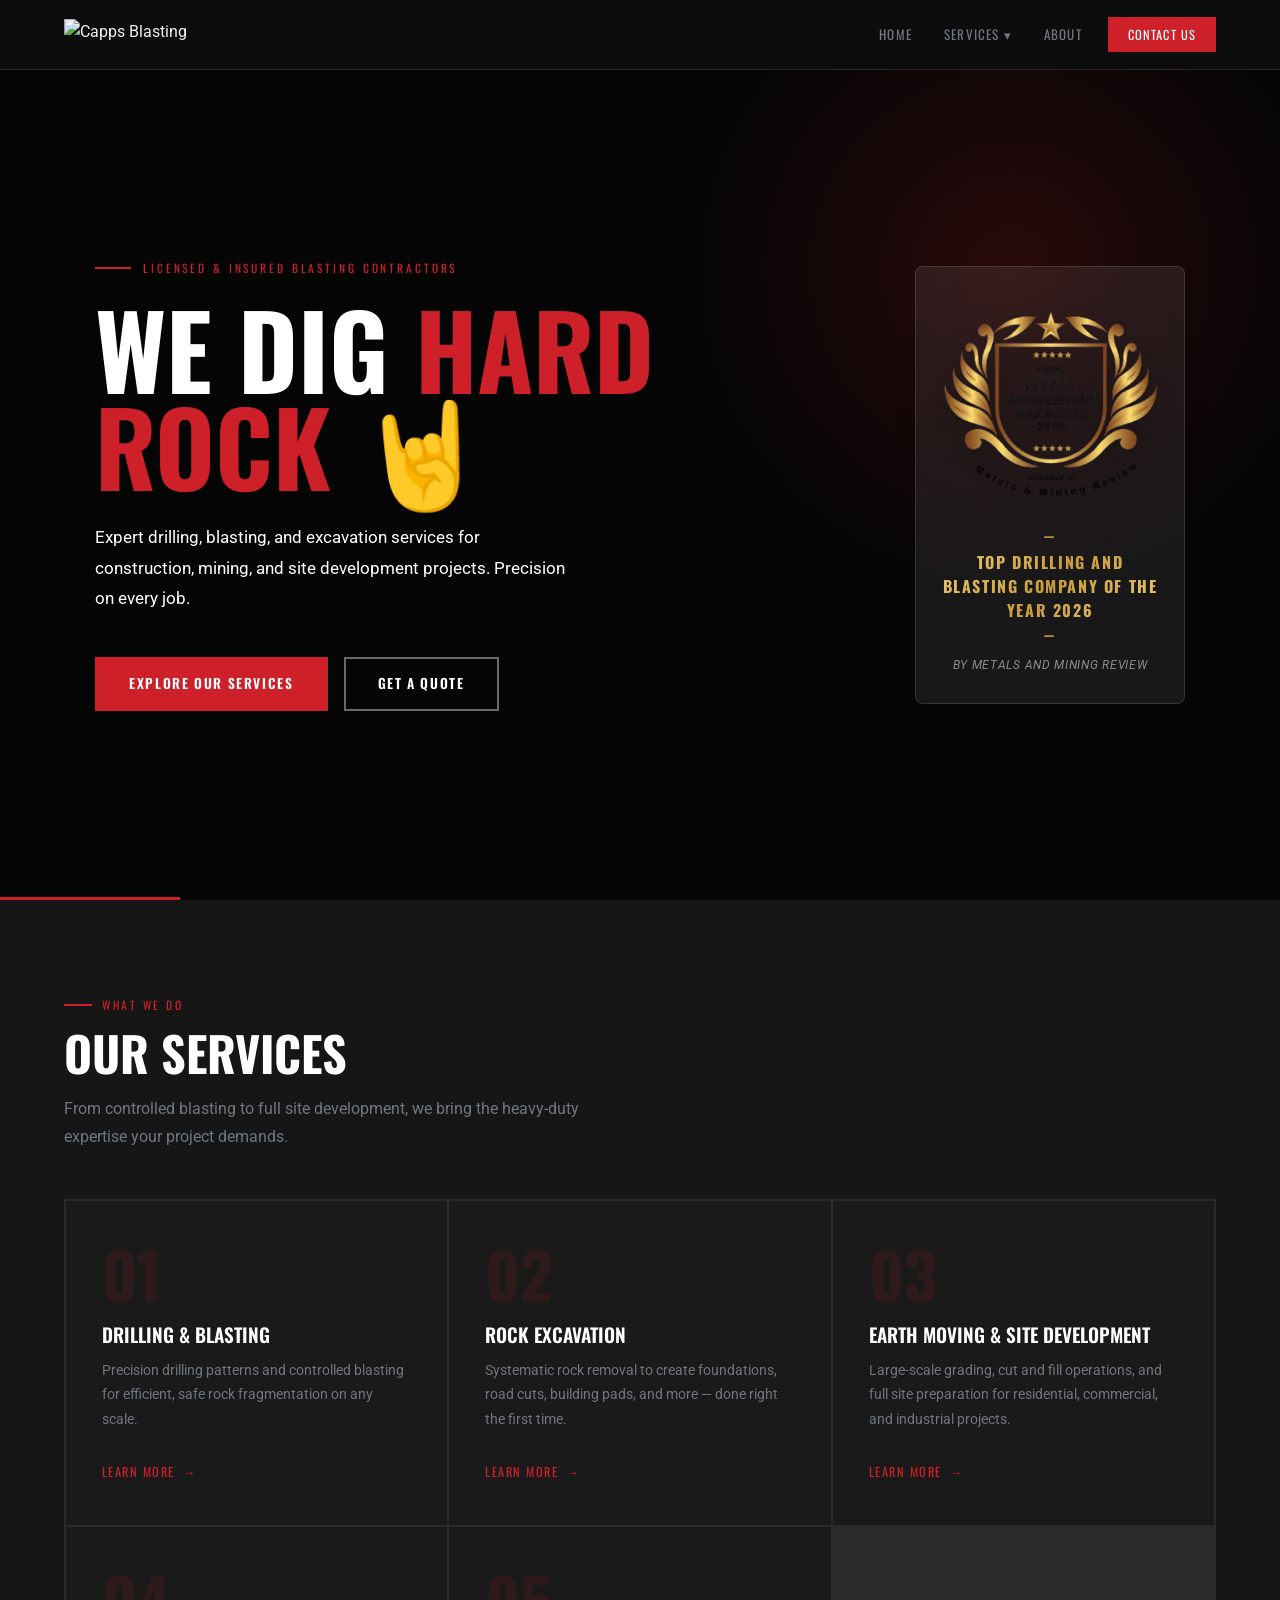
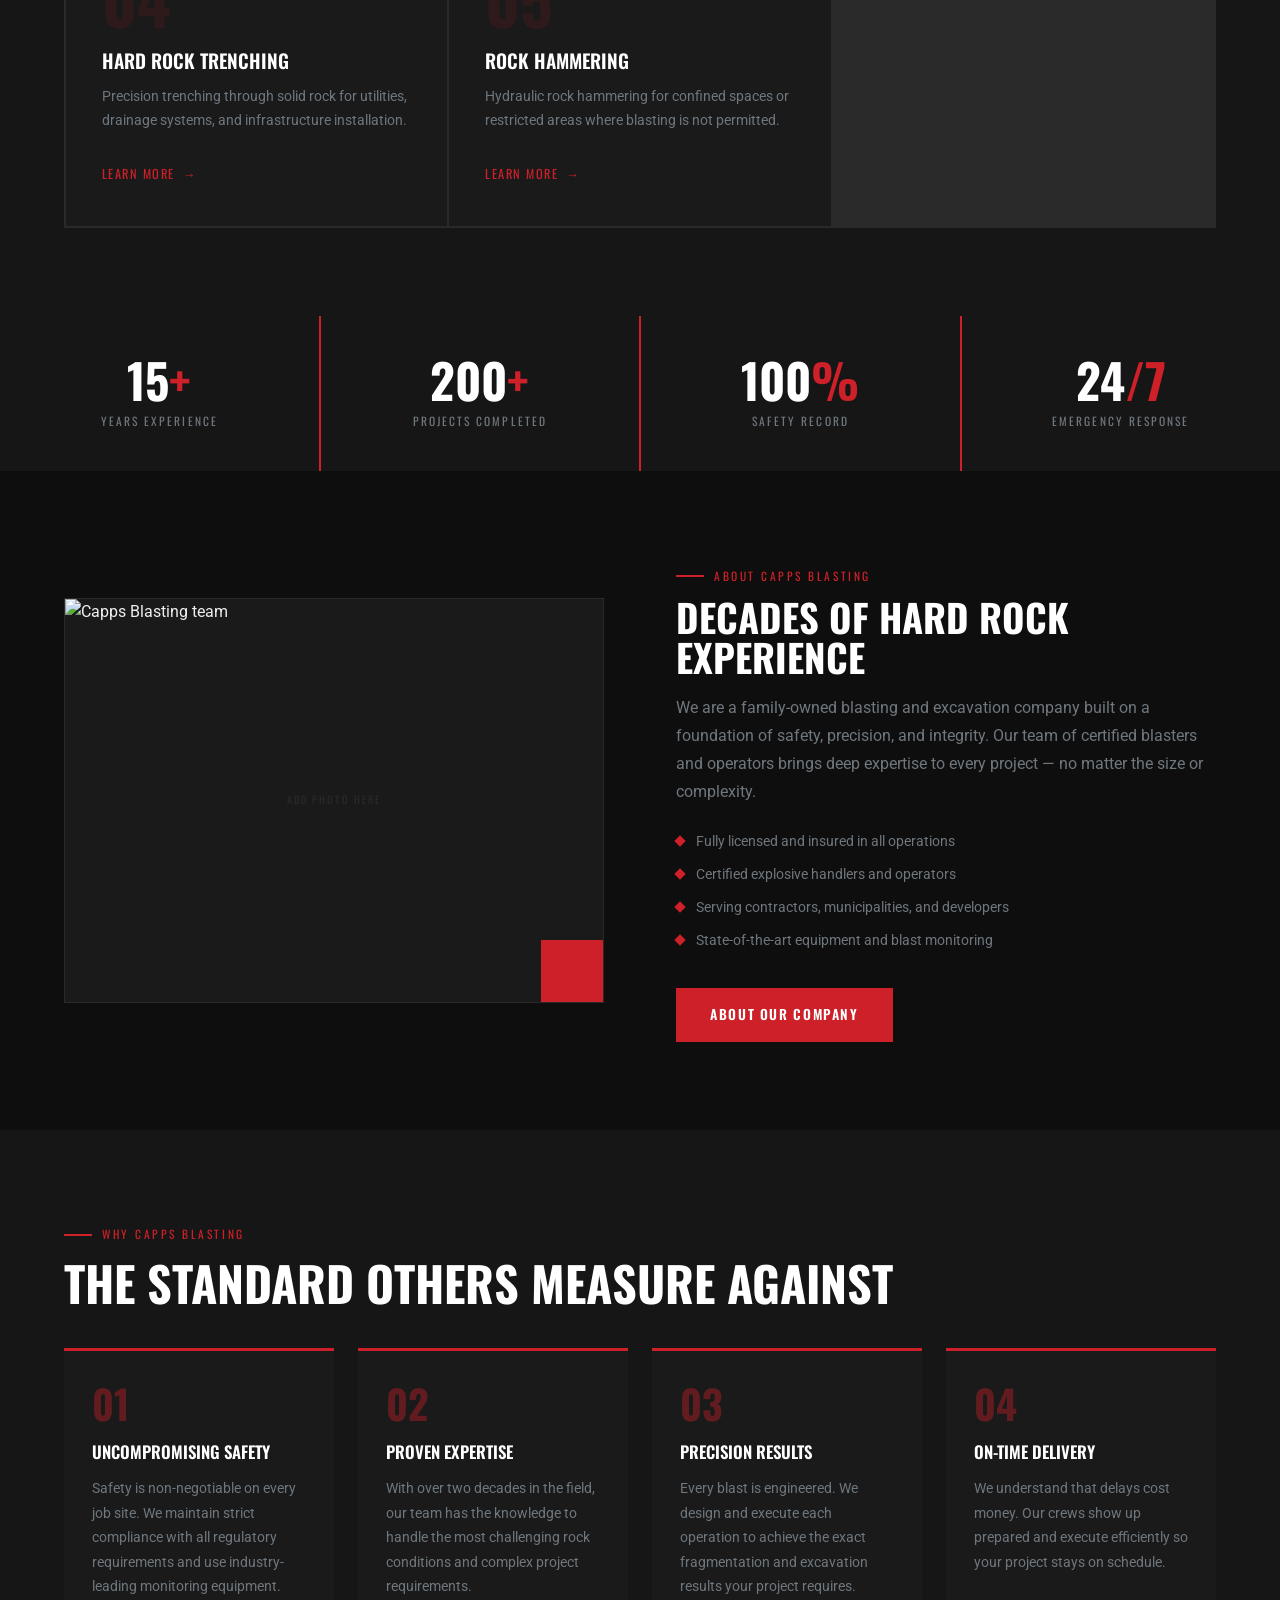
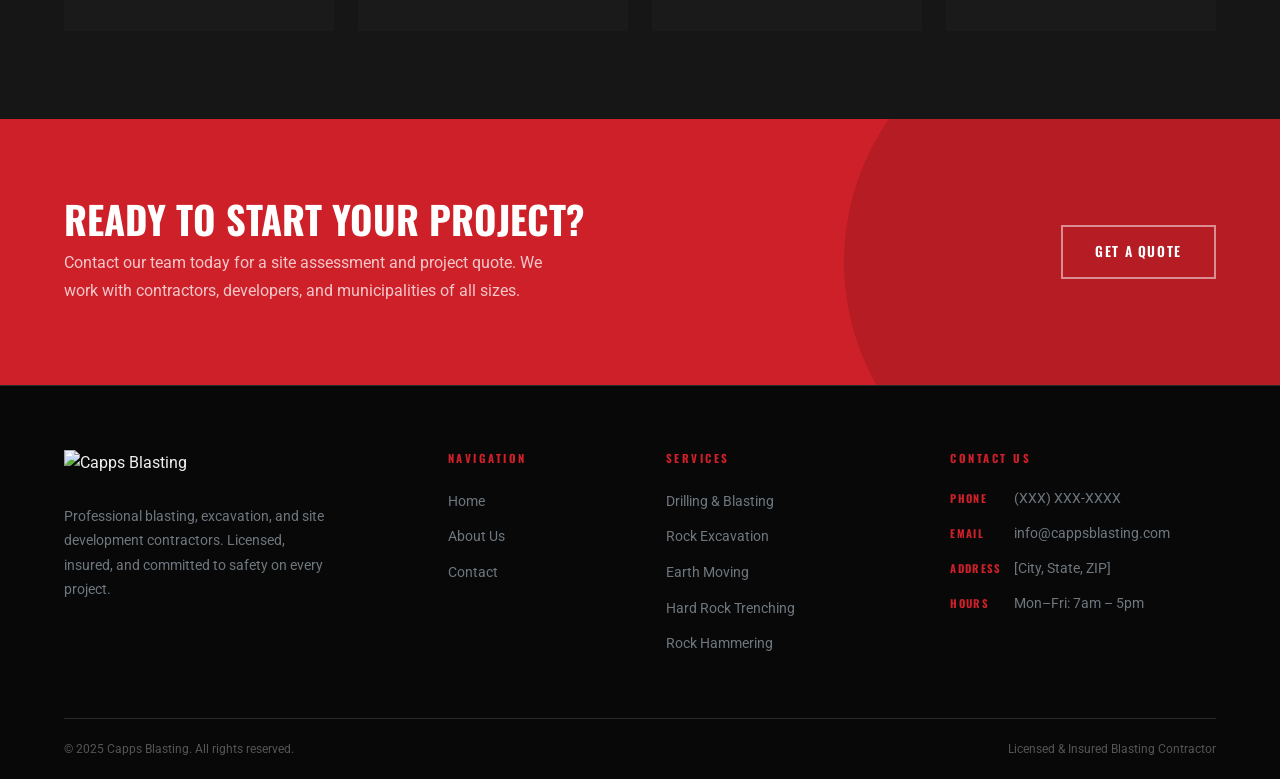
==== index.html @ ad13b072 "Add Metals and Mining Review award badge to hero section Adds animated award badge to the right of t" ====
<!DOCTYPE html>
<html lang="en">
<head>
  <meta charset="UTF-8">
  <meta name="viewport" content="width=device-width, initial-scale=1.0">
  <title>Capps Blasting | Professional Drilling &amp; Blasting Contractors</title>
  <meta name="description" content="Capps Blasting provides professional drilling, blasting, rock excavation, earth moving, and site development services. Licensed and insured contractors.">
  <link rel="preconnect" href="https://fonts.googleapis.com">
  <link rel="preconnect" href="https://fonts.gstatic.com" crossorigin>
  <link href="https://fonts.googleapis.com/css2?family=Oswald:wght@400;500;600;700&family=Roboto:wght@300;400;500&display=swap" rel="stylesheet">
  <link rel="stylesheet" href="css/style.css">
</head>
<body>

  <!-- ══ HEADER ═══════════════════════════════════════════════ -->
  <header class="site-header">
    <div class="container">
      <a href="index.html" class="logo">
          <img src="images/home/logo.png" alt="Capps Blasting">
        </a>
      <button class="nav-toggle" aria-label="Toggle navigation" aria-expanded="false">
        <span></span><span></span><span></span>
      </button>
      <nav class="site-nav">
        <ul>
          <li><a href="index.html">Home</a></li>
          <li class="has-dropdown">
            <a href="#">Services &#9662;</a>
            <ul class="dropdown">
              <li><a href="drilling-and-blasting/">Drilling &amp; Blasting</a></li>
              <li><a href="rock-excavation/">Rock Excavation</a></li>
              <li><a href="earth-moving-and-site-development/">Earth Moving &amp; Site Development</a></li>
              <li><a href="hard-rock-trenching/">Hard Rock Trenching</a></li>
              <li><a href="rock-hammering/">Rock Hammering</a></li>
            </ul>
          </li>
          <li><a href="about/">About</a></li>
          <li><a href="#contact" class="nav-cta">Contact Us</a></li>
        </ul>
      </nav>
    </div>
  </header>

  <main>

    <!-- ══ HERO ══════════════════════════════════════════════ -->
    <section class="hero">
      <div class="container">
        <div class="hero-inner">
          <div class="hero-content">
            <p class="hero-eyebrow">Licensed &amp; Insured Blasting Contractors</p>
            <h1 class="hero-title">We Dig <span>Hard Rock</span> 🤘</h1>
            <p class="hero-subtitle">Expert drilling, blasting, and excavation services for construction, mining, and site development projects. Precision on every job.</p>
            <div class="hero-actions">
              <a href="#services" class="btn btn--primary">Explore Our Services</a>
              <a href="#contact" class="btn btn--outline">Get a Quote</a>
            </div>
          </div>
          <div class="hero-award">
            <img src="images/home/badge.png" alt="Top Drilling and Blasting Company of the Year 2026">
            <p class="hero-award-title">Top Drilling and Blasting Company of the Year 2026</p>
            <p class="hero-award-source">By Metals and Mining Review</p>
          </div>
        </div>
      </div>
      <div class="hero-bar"></div>
    </section>

    <!-- ══ SERVICES ══════════════════════════════════════════ -->
    <section class="section section--alt" id="services">
      <div class="container">
        <span class="section-label">What We Do</span>
        <h2 class="section-title">Our Services</h2>
        <p class="section-subtitle">From controlled blasting to full site development, we bring the heavy-duty expertise your project demands.</p>

        <div class="services-grid" style="margin-top: 48px;">

          <div class="service-card">
            <div class="service-card-num">01</div>
            <h3 class="service-card-title">Drilling &amp; Blasting</h3>
            <p class="service-card-text">Precision drilling patterns and controlled blasting for efficient, safe rock fragmentation on any scale.</p>
            <a href="drilling-and-blasting/" class="service-card-link">Learn More</a>
          </div>

          <div class="service-card">
            <div class="service-card-num">02</div>
            <h3 class="service-card-title">Rock Excavation</h3>
            <p class="service-card-text">Systematic rock removal to create foundations, road cuts, building pads, and more — done right the first time.</p>
            <a href="rock-excavation/" class="service-card-link">Learn More</a>
          </div>

          <div class="service-card">
            <div class="service-card-num">03</div>
            <h3 class="service-card-title">Earth Moving &amp; Site Development</h3>
            <p class="service-card-text">Large-scale grading, cut and fill operations, and full site preparation for residential, commercial, and industrial projects.</p>
            <a href="earth-moving-and-site-development/" class="service-card-link">Learn More</a>
          </div>

          <div class="service-card">
            <div class="service-card-num">04</div>
            <h3 class="service-card-title">Hard Rock Trenching</h3>
            <p class="service-card-text">Precision trenching through solid rock for utilities, drainage systems, and infrastructure installation.</p>
            <a href="hard-rock-trenching/" class="service-card-link">Learn More</a>
          </div>

          <div class="service-card">
            <div class="service-card-num">05</div>
            <h3 class="service-card-title">Rock Hammering</h3>
            <p class="service-card-text">Hydraulic rock hammering for confined spaces or restricted areas where blasting is not permitted.</p>
            <a href="rock-hammering/" class="service-card-link">Learn More</a>
          </div>

        </div>
      </div>
    </section>

    <!-- ══ STATS ══════════════════════════════════════════════ -->
    <div class="stats-row">
      <div class="stat-item">
        <div class="stat-number">15<em>+</em></div>
        <div class="stat-label">Years Experience</div>
      </div>
      <div class="stat-item">
        <div class="stat-number">200<em>+</em></div>
        <div class="stat-label">Projects Completed</div>
      </div>
      <div class="stat-item">
        <div class="stat-number">100<em>%</em></div>
        <div class="stat-label">Safety Record</div>
      </div>
      <div class="stat-item">
        <div class="stat-number">24<em>/7</em></div>
        <div class="stat-label">Emergency Response</div>
      </div>
    </div>

    <!-- ══ ABOUT TEASER ═══════════════════════════════════════ -->
    <section class="section">
      <div class="container">
        <div class="two-col">
          <div class="img-block">
            <img src="images/about/team.jpg" alt="Capps Blasting team">
            <div class="img-block-accent"></div>
          </div>
          <div class="col-body">
            <span class="section-label">About Capps Blasting</span>
            <h2 class="section-title">Decades of Hard Rock Experience</h2>
            <p class="section-subtitle">We are a family-owned blasting and excavation company built on a foundation of safety, precision, and integrity. Our team of certified blasters and operators brings deep expertise to every project — no matter the size or complexity.</p>
            <ul class="check-list" style="margin-bottom: 36px;">
              <li>Fully licensed and insured in all operations</li>
              <li>Certified explosive handlers and operators</li>
              <li>Serving contractors, municipalities, and developers</li>
              <li>State-of-the-art equipment and blast monitoring</li>
            </ul>
            <a href="about/" class="btn btn--primary">About Our Company</a>
          </div>
        </div>
      </div>
    </section>

    <!-- ══ WHY CHOOSE US ══════════════════════════════════════ -->
    <section class="section section--alt">
      <div class="container">
        <span class="section-label">Why Capps Blasting</span>
        <h2 class="section-title">The Standard Others Measure Against</h2>

        <div class="values-grid" style="margin-top: 40px;">
          <div class="value-card">
            <div class="value-num">01</div>
            <h3 class="value-title">Uncompromising Safety</h3>
            <p class="value-text">Safety is non-negotiable on every job site. We maintain strict compliance with all regulatory requirements and use industry-leading monitoring equipment.</p>
          </div>
          <div class="value-card">
            <div class="value-num">02</div>
            <h3 class="value-title">Proven Expertise</h3>
            <p class="value-text">With over two decades in the field, our team has the knowledge to handle the most challenging rock conditions and complex project requirements.</p>
          </div>
          <div class="value-card">
            <div class="value-num">03</div>
            <h3 class="value-title">Precision Results</h3>
            <p class="value-text">Every blast is engineered. We design and execute each operation to achieve the exact fragmentation and excavation results your project requires.</p>
          </div>
          <div class="value-card">
            <div class="value-num">04</div>
            <h3 class="value-title">On-Time Delivery</h3>
            <p class="value-text">We understand that delays cost money. Our crews show up prepared and execute efficiently so your project stays on schedule.</p>
          </div>
        </div>
      </div>
    </section>

    <!-- ══ CTA ════════════════════════════════════════════════ -->
    <section class="cta-section" id="contact-cta">
      <div class="container">
        <div class="cta-inner">
          <div>
            <h2 class="section-title">Ready to Start Your Project?</h2>
            <p class="section-subtitle">Contact our team today for a site assessment and project quote. We work with contractors, developers, and municipalities of all sizes.</p>
          </div>
          <div class="cta-actions">
            <a href="#contact" class="btn btn--outline">Get a Quote</a>
          </div>
        </div>
      </div>
    </section>

  </main>

  <!-- ══ FOOTER ════════════════════════════════════════════════ -->
  <footer class="site-footer" id="contact">
    <div class="container">
      <div class="footer-grid">
        <div class="footer-brand">
          <a href="index.html" class="logo">
          <img src="images/home/logo.png" alt="Capps Blasting">
        </a>
          <p>Professional blasting, excavation, and site development contractors. Licensed, insured, and committed to safety on every project.</p>
        </div>
        <div class="footer-col">
          <h4 class="footer-col-title">Navigation</h4>
          <ul>
            <li><a href="index.html">Home</a></li>
            <li><a href="about/">About Us</a></li>
            <li><a href="#contact">Contact</a></li>
          </ul>
        </div>
        <div class="footer-col">
          <h4 class="footer-col-title">Services</h4>
          <ul>
            <li><a href="drilling-and-blasting/">Drilling &amp; Blasting</a></li>
            <li><a href="rock-excavation/">Rock Excavation</a></li>
            <li><a href="earth-moving-and-site-development/">Earth Moving</a></li>
            <li><a href="hard-rock-trenching/">Hard Rock Trenching</a></li>
            <li><a href="rock-hammering/">Rock Hammering</a></li>
          </ul>
        </div>
        <div class="footer-col">
          <h4 class="footer-col-title">Contact Us</h4>
          <div class="footer-contact-item">
            <strong>Phone</strong>
            <span>(XXX) XXX-XXXX</span>
          </div>
          <div class="footer-contact-item">
            <strong>Email</strong>
            <span>info@cappsblasting.com</span>
          </div>
          <div class="footer-contact-item">
            <strong>Address</strong>
            <span>[City, State, ZIP]</span>
          </div>
          <div class="footer-contact-item">
            <strong>Hours</strong>
            <span>Mon&ndash;Fri: 7am &ndash; 5pm</span>
          </div>
        </div>
      </div>
      <div class="footer-bottom">
        <p>&copy; 2025 Capps Blasting. All rights reserved.</p>
        <p>Licensed &amp; Insured Blasting Contractor</p>
      </div>
    </div>
  </footer>

  <script src="js/main.js"></script>
</body>
</html>
---- css/style.css ----
/* ============================================================
   Capps Blasting — style.css
   ============================================================ */

@import url('https://fonts.googleapis.com/css2?family=Oswald:wght@400;500;600;700&family=Roboto:wght@300;400;500&display=swap');

/* ── DESIGN TOKENS ─────────────────────────────────────────── */
:root {
  --bg:          #0E0E0E;
  --bg-alt:      #161616;
  --bg-card:     #1A1A1A;
  --accent:      #CE2029;
  --accent-dark: #A5181F;
  --text:        #EFEFEF;
  --text-muted:  #6f777e;
  --border:      #2A2A2A;
  --white:       #FFFFFF;

  --font-head: 'Oswald', sans-serif;
  --font-body: 'Roboto', sans-serif;

  --container: 1200px;
  --header-h:  70px;
  --ease:      0.2s ease;
}

/* ── RESET ─────────────────────────────────────────────────── */
*, *::before, *::after { box-sizing: border-box; margin: 0; padding: 0; }
html  { scroll-behavior: smooth; font-size: 16px; }
body  {
  font-family: var(--font-body);
  background: var(--bg);
  color: var(--text);
  line-height: 1.6;
  -webkit-font-smoothing: antialiased;
}
img { max-width: 100%; display: block; }
a   { color: inherit; text-decoration: none; }
ul  { list-style: none; }

/* ── UTILITIES ─────────────────────────────────────────────── */
.container {
  max-width: var(--container);
  margin: 0 auto;
  padding: 0 24px;
}

.section       { padding: 88px 0; }
.section--alt  { background: var(--bg-alt); }
.section--dark { background: #0A0A0A; }

.section-label {
  display: inline-flex;
  align-items: center;
  gap: 10px;
  font-family: var(--font-head);
  font-size: 0.72rem;
  letter-spacing: 0.22em;
  text-transform: uppercase;
  color: var(--accent);
  margin-bottom: 14px;
}
.section-label::before {
  content: '';
  display: block;
  width: 28px;
  height: 2px;
  background: var(--accent);
  flex-shrink: 0;
}

.section-title {
  font-family: var(--font-head);
  font-size: clamp(2rem, 4vw, 3rem);
  font-weight: 700;
  text-transform: uppercase;
  line-height: 1.05;
  color: var(--white);
  margin-bottom: 16px;
}

.section-subtitle {
  font-size: 1rem;
  color: var(--text-muted);
  max-width: 560px;
  line-height: 1.75;
}

/* ── BUTTONS ───────────────────────────────────────────────── */
.btn {
  display: inline-block;
  font-family: var(--font-head);
  font-weight: 600;
  font-size: 0.85rem;
  letter-spacing: 0.12em;
  text-transform: uppercase;
  padding: 14px 32px;
  border: 2px solid transparent;
  cursor: pointer;
  transition: all var(--ease);
  white-space: nowrap;
}
.btn--primary {
  background: var(--accent);
  color: var(--white);
  border-color: var(--accent);
}
.btn--primary:hover {
  background: var(--accent-dark);
  border-color: var(--accent-dark);
}
.btn--outline {
  background: transparent;
  color: var(--white);
  border-color: rgba(255,255,255,0.4);
}
.btn--outline:hover {
  border-color: var(--white);
  background: var(--white);
  color: var(--bg);
}
.btn--outline-accent {
  background: transparent;
  color: var(--accent);
  border-color: var(--accent);
}
.btn--outline-accent:hover {
  background: var(--accent);
  color: var(--white);
}

/* ── HEADER / NAV ──────────────────────────────────────────── */
.site-header {
  position: fixed;
  top: 0; left: 0; right: 0;
  z-index: 200;
  height: var(--header-h);
  background: rgba(14, 14, 14, 0.97);
  backdrop-filter: blur(10px);
  border-bottom: 1px solid var(--border);
}
.site-header .container {
  display: flex;
  align-items: center;
  justify-content: space-between;
  height: 100%;
}

/* Logo */
.logo {
  display: flex;
  align-items: center;
  flex-shrink: 0;
}
.logo img {
  height: 32px;
  width: auto;
  display: block;
}
.site-footer .logo img {
  height: 36px;
}

/* Nav links */
.site-nav > ul {
  display: flex;
  align-items: center;
  gap: 4px;
}
.site-nav > ul > li > a {
  font-family: var(--font-head);
  font-size: 0.82rem;
  letter-spacing: 0.09em;
  text-transform: uppercase;
  color: var(--text-muted);
  padding: 8px 14px;
  transition: color var(--ease);
  display: block;
}
.site-nav > ul > li > a:hover,
.site-nav > ul > li > a.active { color: var(--white); }

/* Services dropdown */
.has-dropdown { position: relative; }
.dropdown {
  position: absolute;
  top: calc(100% + 1px);
  left: 0;
  min-width: 270px;
  background: var(--bg-card);
  border: 1px solid var(--border);
  border-top: 2px solid var(--accent);
  opacity: 0;
  visibility: hidden;
  transform: translateY(6px);
  transition: all var(--ease);
  z-index: 300;
}
.has-dropdown:hover .dropdown {
  opacity: 1;
  visibility: visible;
  transform: translateY(0);
}
.dropdown li a {
  display: block;
  padding: 11px 20px;
  font-size: 0.82rem;
  color: var(--text-muted);
  border-bottom: 1px solid var(--border);
  transition: all var(--ease);
}
.dropdown li:last-child a { border-bottom: none; }
.dropdown li a:hover {
  color: var(--accent);
  background: rgba(206,32,41,0.06);
  padding-left: 26px;
}

/* Nav CTA button */
.nav-cta {
  background: var(--accent) !important;
  color: var(--white) !important;
  padding: 8px 20px !important;
  letter-spacing: 0.1em;
  margin-left: 8px;
  font-family: var(--font-head);
  font-size: 0.78rem !important;
  text-transform: uppercase;
}
.nav-cta:hover { background: var(--accent-dark) !important; color: var(--white) !important; }

/* Hamburger */
.nav-toggle {
  display: none;
  flex-direction: column;
  justify-content: center;
  gap: 5px;
  background: none;
  border: none;
  cursor: pointer;
  padding: 4px;
  z-index: 400;
}
.nav-toggle span {
  display: block;
  width: 24px;
  height: 2px;
  background: var(--white);
  transition: all 0.25s ease;
  transform-origin: center;
}
.nav-toggle.open span:nth-child(1) { transform: translateY(7px) rotate(45deg); }
.nav-toggle.open span:nth-child(2) { opacity: 0; transform: scaleX(0); }
.nav-toggle.open span:nth-child(3) { transform: translateY(-7px) rotate(-45deg); }

/* ── HERO TITLE LETTER ANIMATION ──────────────────────────── */
.hero-title .char {
  display: inline-block;
  white-space: pre;
  opacity: 0;
  animation: charFadeIn 0.5s ease forwards;
}
.hero-title .char--accent { color: var(--accent); }

@keyframes charFadeIn {
  from {
    opacity: 0;
    transform: translateY(14px);
  }
  to {
    opacity: 1;
    transform: translateY(0);
  }
}

/* ── HERO (homepage) ───────────────────────────────────────── */
.hero {
  min-height: 100vh;
  display: flex;
  align-items: center;
  padding-top: var(--header-h);
  background: url('../images/home/home-header.jpg') center center / cover no-repeat;
  position: relative;
  overflow: hidden;
}
/* Dark overlay — starts fully black then fades to reveal background image */
.hero::before {
  content: '';
  position: absolute;
  inset: 0;
  background-color: rgba(0, 0, 0, 0.62);
  animation: heroReveal 1.6s ease forwards;
  pointer-events: none;
}

@keyframes heroReveal {
  from { background-color: #0E0E0E; }
  to   { background-color: rgba(0, 0, 0, 0.62); }
}
/* Orange radial glow */
.hero::after {
  content: '';
  position: absolute;
  top: -80px; right: -80px;
  width: 700px; height: 700px;
  background: radial-gradient(circle, rgba(206,32,41,0.18) 0%, transparent 65%);
  pointer-events: none;
}
.hero-inner {
  position: relative;
  z-index: 1;
  padding: 80px 0;
  display: flex;
  align-items: center;
  gap: 60px;
}
.hero-eyebrow {
  font-family: var(--font-head);
  font-size: 0.72rem;
  letter-spacing: 0.25em;
  text-transform: uppercase;
  color: var(--accent);
  margin-bottom: 22px;
  display: flex;
  align-items: center;
  gap: 12px;
}
.hero-eyebrow::before {
  content: '';
  display: inline-block;
  width: 36px; height: 2px;
  background: var(--accent);
  flex-shrink: 0;
}
.hero-title {
  font-family: var(--font-head);
  font-size: clamp(3.2rem, 8vw, 6.5rem);
  font-weight: 700;
  text-transform: uppercase;
  line-height: 0.95;
  color: var(--white);
  margin-bottom: 28px;
  max-width: 760px;
}
.hero-title span { color: var(--accent); }

.hero-subtitle {
  font-size: 1.05rem;
  color: var(--white);
  max-width: 480px;
  line-height: 1.8;
  margin-bottom: 44px;
}
.hero-actions {
  display: flex;
  gap: 16px;
  flex-wrap: wrap;
}
.hero-content {
  flex: 1;
}
@keyframes awardBgFadeIn {
  from { background: rgba(255, 255, 255, 0); border-color: rgba(255, 255, 255, 0); }
  to   { background: rgba(255, 255, 255, 0.08); border-color: rgba(255, 255, 255, 0.12); }
}
.hero-award {
  flex-shrink: 0;
  display: flex;
  flex-direction: column;
  align-items: center;
  text-align: center;
  gap: 14px;
  background: rgba(255, 255, 255, 0);
  border: 1px solid rgba(255, 255, 255, 0);
  border-radius: 8px;
  padding: 28px 24px;
  animation: awardBgFadeIn 0.7s ease forwards;
  animation-delay: 1.4s;
}
@keyframes awardFadeIn {
  from { opacity: 0; transform: translateY(18px); }
  to   { opacity: 1; transform: translateY(0); }
}
.hero-award img {
  width: 220px;
  height: auto;
  filter: drop-shadow(0 4px 24px rgba(0,0,0,0.5));
  opacity: 0;
  animation: awardFadeIn 0.7s ease forwards;
  animation-delay: 1.4s;
}
.hero-award-title {
  animation: awardFadeIn 0.7s ease forwards;
  animation-delay: 2.0s;
}
.hero-award-source {
  animation: awardFadeIn 0.7s ease forwards;
  animation-delay: 2.6s;
}
.hero-award-title {
  font-family: var(--font-head);
  font-size: 1rem;
  font-weight: 700;
  text-transform: uppercase;
  letter-spacing: 0.1em;
  background: linear-gradient(135deg, #f5d07a 0%, #c89b3c 50%, #f5d07a 100%);
  -webkit-background-clip: text;
  -webkit-text-fill-color: transparent;
  background-clip: text;
  max-width: 220px;
  line-height: 1.5;
  opacity: 0;
}
.hero-award-title::before,
.hero-award-title::after {
  content: '— ';
  display: block;
  font-size: 0.6rem;
  letter-spacing: 0.3em;
  color: #c89b3c;
  -webkit-text-fill-color: #c89b3c;
  margin-bottom: 6px;
}
.hero-award-title::after {
  content: '— ';
  margin-top: 6px;
  margin-bottom: 0;
}
.hero-award-source {
  font-size: 0.72rem;
  font-style: italic;
  color: rgba(255,255,255,0.5);
  letter-spacing: 0.06em;
  text-transform: uppercase;
  opacity: 0;
}
/* Orange accent bar along bottom of hero */
.hero-bar {
  position: absolute;
  bottom: 0; left: 0;
  width: 180px; height: 3px;
  background: var(--accent);
}

/* ── PAGE HERO (inner pages) ───────────────────────────────── */
.page-hero {
  padding: calc(var(--header-h) + 64px) 0 56px;
  background: var(--bg-alt);
  position: relative;
  overflow: hidden;
  border-bottom: 3px solid var(--accent);
}
.page-hero::before {
  content: '';
  position: absolute;
  inset: 0;
  background-image: repeating-linear-gradient(
    -55deg,
    transparent 0, transparent 38px,
    rgba(206,32,41,0.018) 38px, rgba(206,32,41,0.018) 39px
  );
  pointer-events: none;
}
.page-hero::after {
  content: '';
  position: absolute;
  top: -100px; right: -60px;
  width: 500px; height: 500px;
  background: radial-gradient(circle, rgba(206,32,41,0.07) 0%, transparent 65%);
  pointer-events: none;
}
.page-hero-inner { position: relative; z-index: 1; }
.breadcrumb {
  font-size: 0.78rem;
  color: var(--text-muted);
  margin-bottom: 18px;
  display: flex;
  align-items: center;
  gap: 8px;
}
.breadcrumb a { color: var(--accent); transition: color var(--ease); }
.breadcrumb a:hover { color: var(--white); }
.breadcrumb-sep { color: var(--border); }

.page-hero-title {
  font-family: var(--font-head);
  font-size: clamp(2.5rem, 6vw, 4.5rem);
  font-weight: 700;
  text-transform: uppercase;
  line-height: 1;
  color: var(--white);
}
.page-hero-sub {
  font-size: 1rem;
  color: var(--text-muted);
  margin-top: 14px;
  max-width: 560px;
  line-height: 1.75;
}

/* ── SERVICE CARDS GRID ────────────────────────────────────── */
.services-grid {
  display: grid;
  grid-template-columns: repeat(auto-fit, minmax(300px, 1fr));
  gap: 2px;
  background: var(--border);
  border: 2px solid var(--border);
}
.service-card {
  background: var(--bg-card);
  padding: 40px 36px;
  position: relative;
  overflow: hidden;
  transition: background var(--ease);
}
.service-card::before {
  content: '';
  position: absolute;
  top: 0; left: 0;
  width: 3px; height: 0;
  background: var(--accent);
  transition: height 0.35s ease;
}
.service-card:hover { background: #212121; }
.service-card:hover::before { height: 100%; }

.service-card-num {
  font-family: var(--font-head);
  font-size: 4rem;
  font-weight: 700;
  color: rgba(206,32,41,0.12);
  line-height: 1;
  margin-bottom: 18px;
  transition: color var(--ease);
  user-select: none;
}
.service-card:hover .service-card-num { color: rgba(206,32,41,0.25); }

.service-card-title {
  font-family: var(--font-head);
  font-size: 1.2rem;
  font-weight: 600;
  text-transform: uppercase;
  color: var(--white);
  margin-bottom: 12px;
  line-height: 1.2;
}
.service-card-text {
  font-size: 0.875rem;
  color: var(--text-muted);
  line-height: 1.75;
  margin-bottom: 28px;
}
.service-card-link {
  font-family: var(--font-head);
  font-size: 0.78rem;
  letter-spacing: 0.12em;
  text-transform: uppercase;
  color: var(--accent);
  display: inline-flex;
  align-items: center;
  gap: 8px;
  transition: gap var(--ease);
}
.service-card-link::after { content: '\2192'; }
/* Stretch link to cover the full card */
.service-card-link::before {
  content: '';
  position: absolute;
  inset: 0;
  z-index: 1;
}
.service-card:hover .service-card-link { gap: 14px; }

/* ── STATS ROW ─────────────────────────────────────────────── */
.stats-row {
  display: grid;
  grid-template-columns: repeat(4, 1fr);
  gap: 2px;
  background: var(--accent);
}
.stat-item {
  background: var(--bg-alt);
  padding: 40px 28px;
  text-align: center;
}
.stat-number {
  font-family: var(--font-head);
  font-size: 3rem;
  font-weight: 700;
  color: var(--white);
  line-height: 1;
  margin-bottom: 8px;
}
.stat-number em { color: var(--accent); font-style: normal; }
.stat-label {
  font-family: var(--font-head);
  font-size: 0.72rem;
  letter-spacing: 0.18em;
  text-transform: uppercase;
  color: var(--text-muted);
}

/* ── TWO-COL LAYOUT ────────────────────────────────────────── */
.two-col {
  display: grid;
  grid-template-columns: 1fr 1fr;
  gap: 72px;
  align-items: center;
}
.two-col--flip { direction: rtl; }
.two-col--flip > * { direction: ltr; }

/* Image placeholder block */
.img-block {
  position: relative;
  background: var(--bg-card);
  border: 1px solid var(--border);
  aspect-ratio: 4 / 3;
  display: flex;
  align-items: center;
  justify-content: center;
  overflow: hidden;
}
/* Decorative corner accent */
.img-block::after {
  content: 'ADD PHOTO HERE';
  font-family: var(--font-head);
  font-size: 0.65rem;
  letter-spacing: 0.2em;
  color: var(--border);
}
.img-block img {
  position: absolute;
  inset: 0;
  width: 100%; height: 100%;
  object-fit: cover;
}
.img-block-accent {
  position: absolute;
  bottom: -10px; right: -10px;
  width: 72px; height: 72px;
  background: var(--accent);
  z-index: 0;
}

/* Content beside image */
.col-body .section-label  { margin-bottom: 12px; }
.col-body .section-title  { font-size: clamp(1.8rem, 3vw, 2.5rem); }

.check-list { margin-top: 24px; display: grid; gap: 10px; }
.check-list li {
  display: flex;
  align-items: flex-start;
  gap: 12px;
  font-size: 0.9rem;
  color: var(--text-muted);
}
.check-list li::before {
  content: '';
  display: block;
  width: 8px; height: 8px;
  background: var(--accent);
  flex-shrink: 0;
  margin-top: 7px;
  transform: rotate(45deg);
}

/* ── FEATURE LIST (service pages) ──────────────────────────── */
.feature-grid {
  display: grid;
  grid-template-columns: repeat(auto-fit, minmax(280px, 1fr));
  gap: 2px;
  background: var(--border);
  border: 2px solid var(--border);
  margin-top: 48px;
}
.feature-item {
  background: var(--bg-card);
  padding: 28px 30px;
  border-left: 3px solid transparent;
  transition: border-color var(--ease), background var(--ease);
}
.feature-item:hover {
  border-left-color: var(--accent);
  background: #1F1F1F;
}
.feature-item-title {
  font-family: var(--font-head);
  font-size: 1rem;
  font-weight: 600;
  text-transform: uppercase;
  color: var(--white);
  margin-bottom: 8px;
  display: flex;
  align-items: center;
  gap: 10px;
}
.feature-item-title::before {
  content: '';
  display: block;
  width: 6px; height: 6px;
  background: var(--accent);
  flex-shrink: 0;
  transform: rotate(45deg);
}
.feature-item-text {
  font-size: 0.875rem;
  color: var(--text-muted);
  line-height: 1.7;
}

/* ── PROCESS STEPS ─────────────────────────────────────────── */
.process-grid {
  display: grid;
  grid-template-columns: repeat(auto-fit, minmax(220px, 1fr));
  gap: 2px;
  background: var(--border);
  border: 2px solid var(--border);
}
.process-step {
  background: var(--bg-card);
  padding: 36px 28px;
}
.process-step-num {
  font-family: var(--font-head);
  font-size: 3rem;
  font-weight: 700;
  color: var(--accent);
  opacity: 0.35;
  line-height: 1;
  margin-bottom: 16px;
}
.process-step-title {
  font-family: var(--font-head);
  font-size: 1rem;
  font-weight: 600;
  text-transform: uppercase;
  color: var(--white);
  margin-bottom: 10px;
}
.process-step-text {
  font-size: 0.85rem;
  color: var(--text-muted);
  line-height: 1.65;
}

/* ── VALUES GRID (about) ───────────────────────────────────── */
.values-grid {
  display: grid;
  grid-template-columns: repeat(auto-fit, minmax(240px, 1fr));
  gap: 24px;
  margin-top: 48px;
}
.value-card {
  padding: 32px 28px;
  background: var(--bg-card);
  border-top: 3px solid var(--accent);
}
.value-num {
  font-family: var(--font-head);
  font-size: 2.5rem;
  font-weight: 700;
  color: var(--accent);
  opacity: 0.4;
  line-height: 1;
  margin-bottom: 16px;
}
.value-title {
  font-family: var(--font-head);
  font-size: 1.05rem;
  font-weight: 600;
  text-transform: uppercase;
  color: var(--white);
  margin-bottom: 10px;
}
.value-text {
  font-size: 0.875rem;
  color: var(--text-muted);
  line-height: 1.75;
}

/* ── RELATED SERVICES ──────────────────────────────────────── */
.related-grid {
  display: grid;
  grid-template-columns: repeat(auto-fit, minmax(220px, 1fr));
  gap: 2px;
  background: var(--border);
  border: 2px solid var(--border);
  margin-top: 40px;
}
.related-card {
  background: var(--bg-card);
  padding: 28px 26px;
  display: flex;
  flex-direction: column;
  gap: 12px;
  transition: background var(--ease);
  position: relative;
}
.related-card::after {
  content: '\2192';
  position: absolute;
  bottom: 24px; right: 24px;
  color: var(--accent);
  font-size: 1.2rem;
  opacity: 0;
  transition: opacity var(--ease);
}
.related-card:hover { background: #212121; }
.related-card:hover::after { opacity: 1; }
.related-card-title {
  font-family: var(--font-head);
  font-size: 0.95rem;
  font-weight: 600;
  text-transform: uppercase;
  color: var(--white);
}
.related-card-text {
  font-size: 0.82rem;
  color: var(--text-muted);
  line-height: 1.6;
}

/* ── CTA SECTION ───────────────────────────────────────────── */
.cta-section {
  padding: 80px 0;
  background: var(--accent);
  position: relative;
  overflow: hidden;
}
.cta-section::before {
  content: '';
  position: absolute;
  top: -40%; right: -5%;
  width: 500px; height: 500px;
  background: rgba(0,0,0,0.12);
  border-radius: 50%;
  pointer-events: none;
}
.cta-inner {
  position: relative;
  z-index: 1;
  display: flex;
  justify-content: space-between;
  align-items: center;
  gap: 40px;
  flex-wrap: wrap;
}
.cta-section .section-title { color: var(--white); margin-bottom: 10px; font-size: clamp(1.8rem, 3vw, 2.4rem); }
.cta-section .section-subtitle { color: rgba(255,255,255,0.75); max-width: 480px; }
.cta-actions { display: flex; gap: 14px; flex-wrap: wrap; }
.cta-section .btn--outline {
  border-color: rgba(255,255,255,0.5);
  color: var(--white);
}
.cta-section .btn--outline:hover {
  background: var(--white);
  border-color: var(--white);
  color: var(--accent);
}

/* ── FOOTER ────────────────────────────────────────────────── */
.site-footer {
  background: #080808;
  border-top: 1px solid var(--border);
  padding-top: 64px;
}
.footer-grid {
  display: grid;
  grid-template-columns: 2fr 1fr 1.4fr 1.6fr;
  gap: 52px;
  margin-bottom: 52px;
}
.footer-brand .logo { margin-bottom: 18px; }
.footer-brand p {
  font-size: 0.875rem;
  color: var(--text-muted);
  line-height: 1.75;
  max-width: 270px;
}
.footer-col-title {
  font-family: var(--font-head);
  font-size: 0.7rem;
  letter-spacing: 0.22em;
  text-transform: uppercase;
  color: var(--accent);
  margin-bottom: 20px;
}
.footer-col ul li { margin-bottom: 10px; }
.footer-col ul li a {
  font-size: 0.875rem;
  color: var(--text-muted);
  transition: color var(--ease);
}
.footer-col ul li a:hover { color: var(--white); }

.footer-contact-item {
  display: flex;
  gap: 12px;
  margin-bottom: 14px;
  align-items: flex-start;
}
.footer-contact-item strong {
  font-family: var(--font-head);
  font-size: 0.68rem;
  letter-spacing: 0.12em;
  text-transform: uppercase;
  color: var(--accent);
  min-width: 52px;
  padding-top: 2px;
}
.footer-contact-item span {
  font-size: 0.875rem;
  color: var(--text-muted);
  line-height: 1.5;
}
.footer-bottom {
  border-top: 1px solid var(--border);
  padding: 20px 0;
  display: flex;
  justify-content: space-between;
  align-items: center;
  gap: 16px;
  flex-wrap: wrap;
}
.footer-bottom p {
  font-size: 0.78rem;
  color: #555;
}

/* ── RESPONSIVE ────────────────────────────────────────────── */
@media (max-width: 1024px) {
  .footer-grid   { grid-template-columns: 1fr 1fr; gap: 36px; }
  .stats-row     { grid-template-columns: repeat(2, 1fr); }
  .two-col       { grid-template-columns: 1fr; gap: 40px; }
  .two-col--flip { direction: ltr; }
}

@media (max-width: 768px) {
  .nav-toggle { display: flex; }

  .site-nav {
    position: fixed;
    top: var(--header-h);
    left: 0;
    right: 0;
    height: calc(100svh - var(--header-h));
    background: #0A0A0A;
    padding: 28px 24px;
    overflow-y: auto;
    transform: translateX(100%);
    transition: transform 0.3s ease;
    z-index: 150;
  }
  .site-nav.open { transform: translateX(0); }

  .site-nav ul {
    flex-direction: column;
    align-items: stretch;
    gap: 0;
  }
  .site-nav > ul > li {
    border-bottom: 1px solid var(--border);
  }
  .site-nav > ul > li > a {
    display: block;
    padding: 16px 4px;
    font-size: 1.05rem;
    color: var(--text);
  }
  .dropdown {
    position: static;
    opacity: 1;
    visibility: visible;
    transform: none;
    border: none;
    background: transparent;
    padding-left: 14px;
    margin-bottom: 8px;
  }
  .dropdown li a {
    padding: 9px 8px;
    border-bottom: none;
    font-size: 0.9rem;
  }
  .nav-cta { margin-left: 0 !important; }

  .section       { padding: 60px 0; }
  .hero-inner    { padding: 60px 0; flex-direction: column; align-items: flex-start; }
  .hero-actions  { flex-direction: column; align-items: flex-start; }
  .cta-inner     { flex-direction: column; align-items: flex-start; }

  .feature-grid  { grid-template-columns: 1fr; }
  .related-grid  { grid-template-columns: 1fr 1fr; }
  .footer-grid   { grid-template-columns: 1fr; gap: 32px; }
  .footer-bottom { flex-direction: column; text-align: center; }
}

@media (max-width: 540px) {
  .services-grid  { grid-template-columns: 1fr; }
  .stats-row      { grid-template-columns: 1fr 1fr; }
  .process-grid   { grid-template-columns: 1fr; }
  .values-grid    { grid-template-columns: 1fr; }
  .related-grid   { grid-template-columns: 1fr; }
}
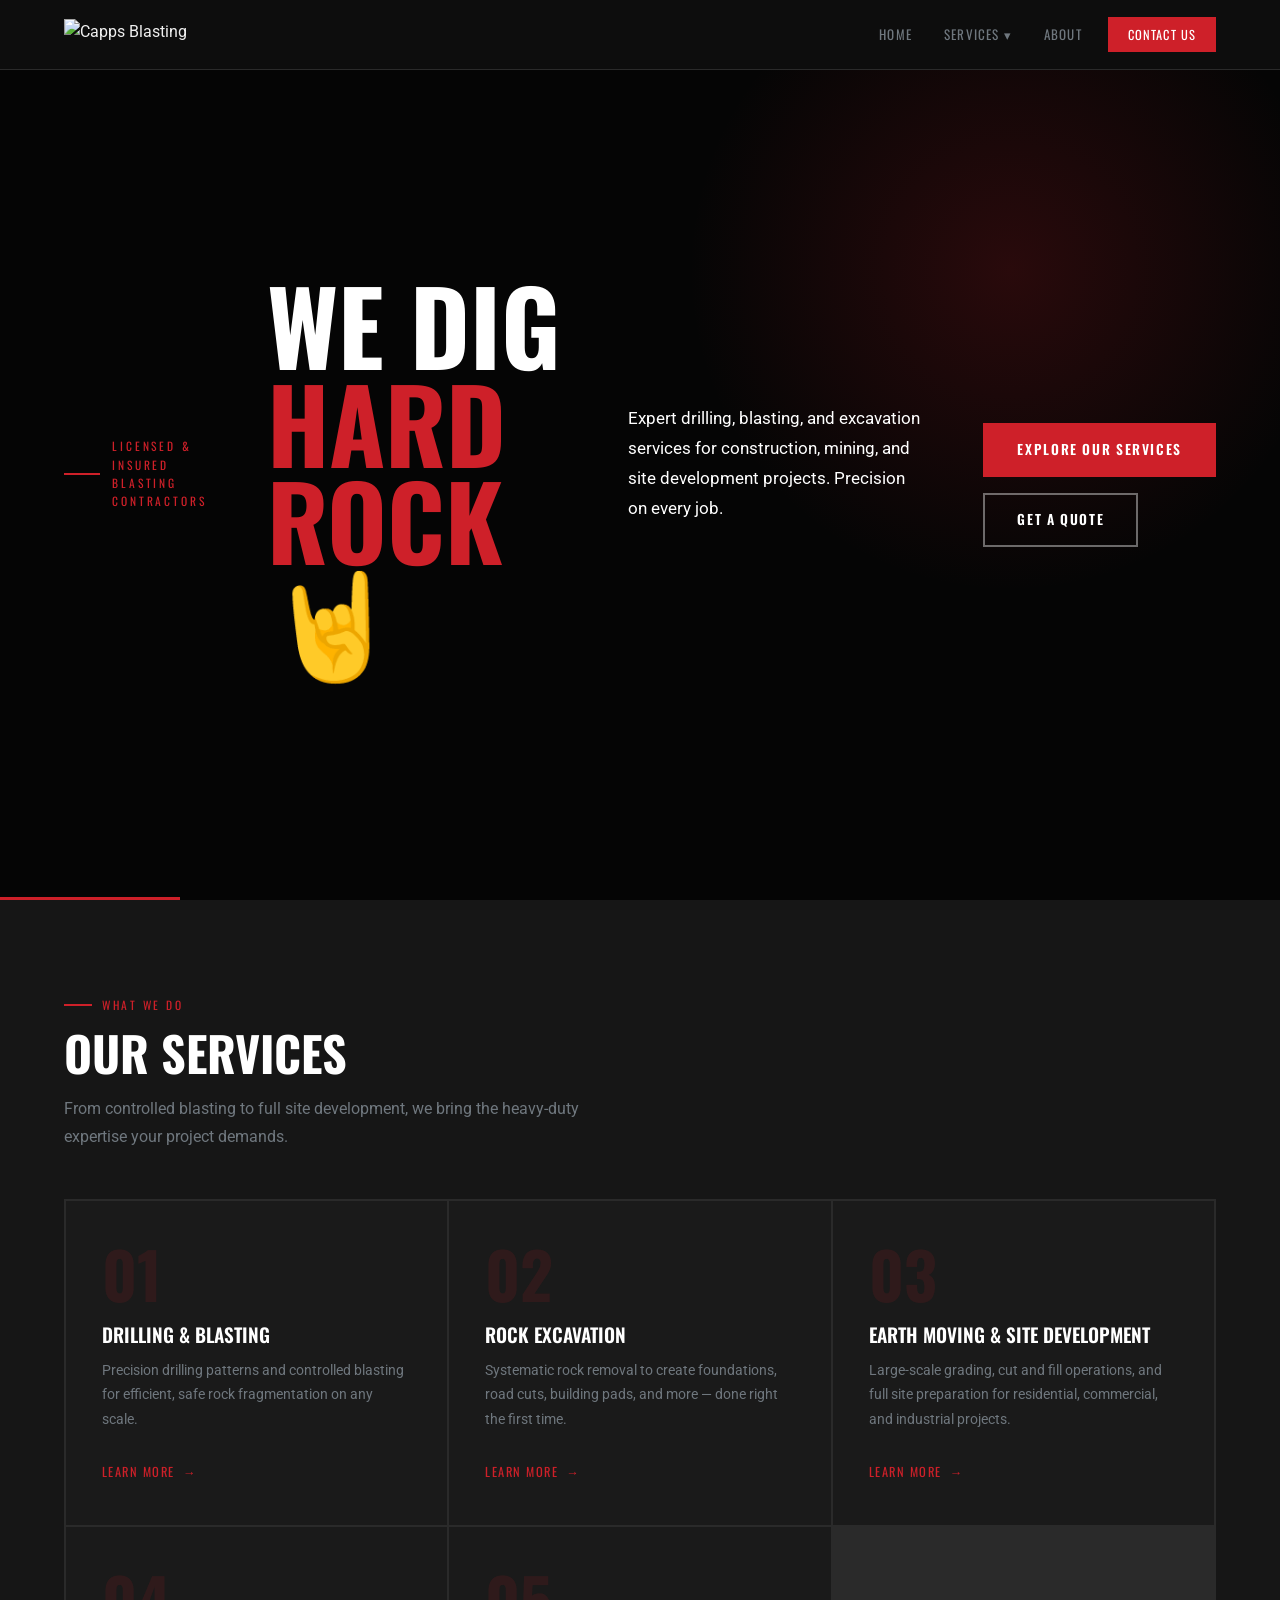
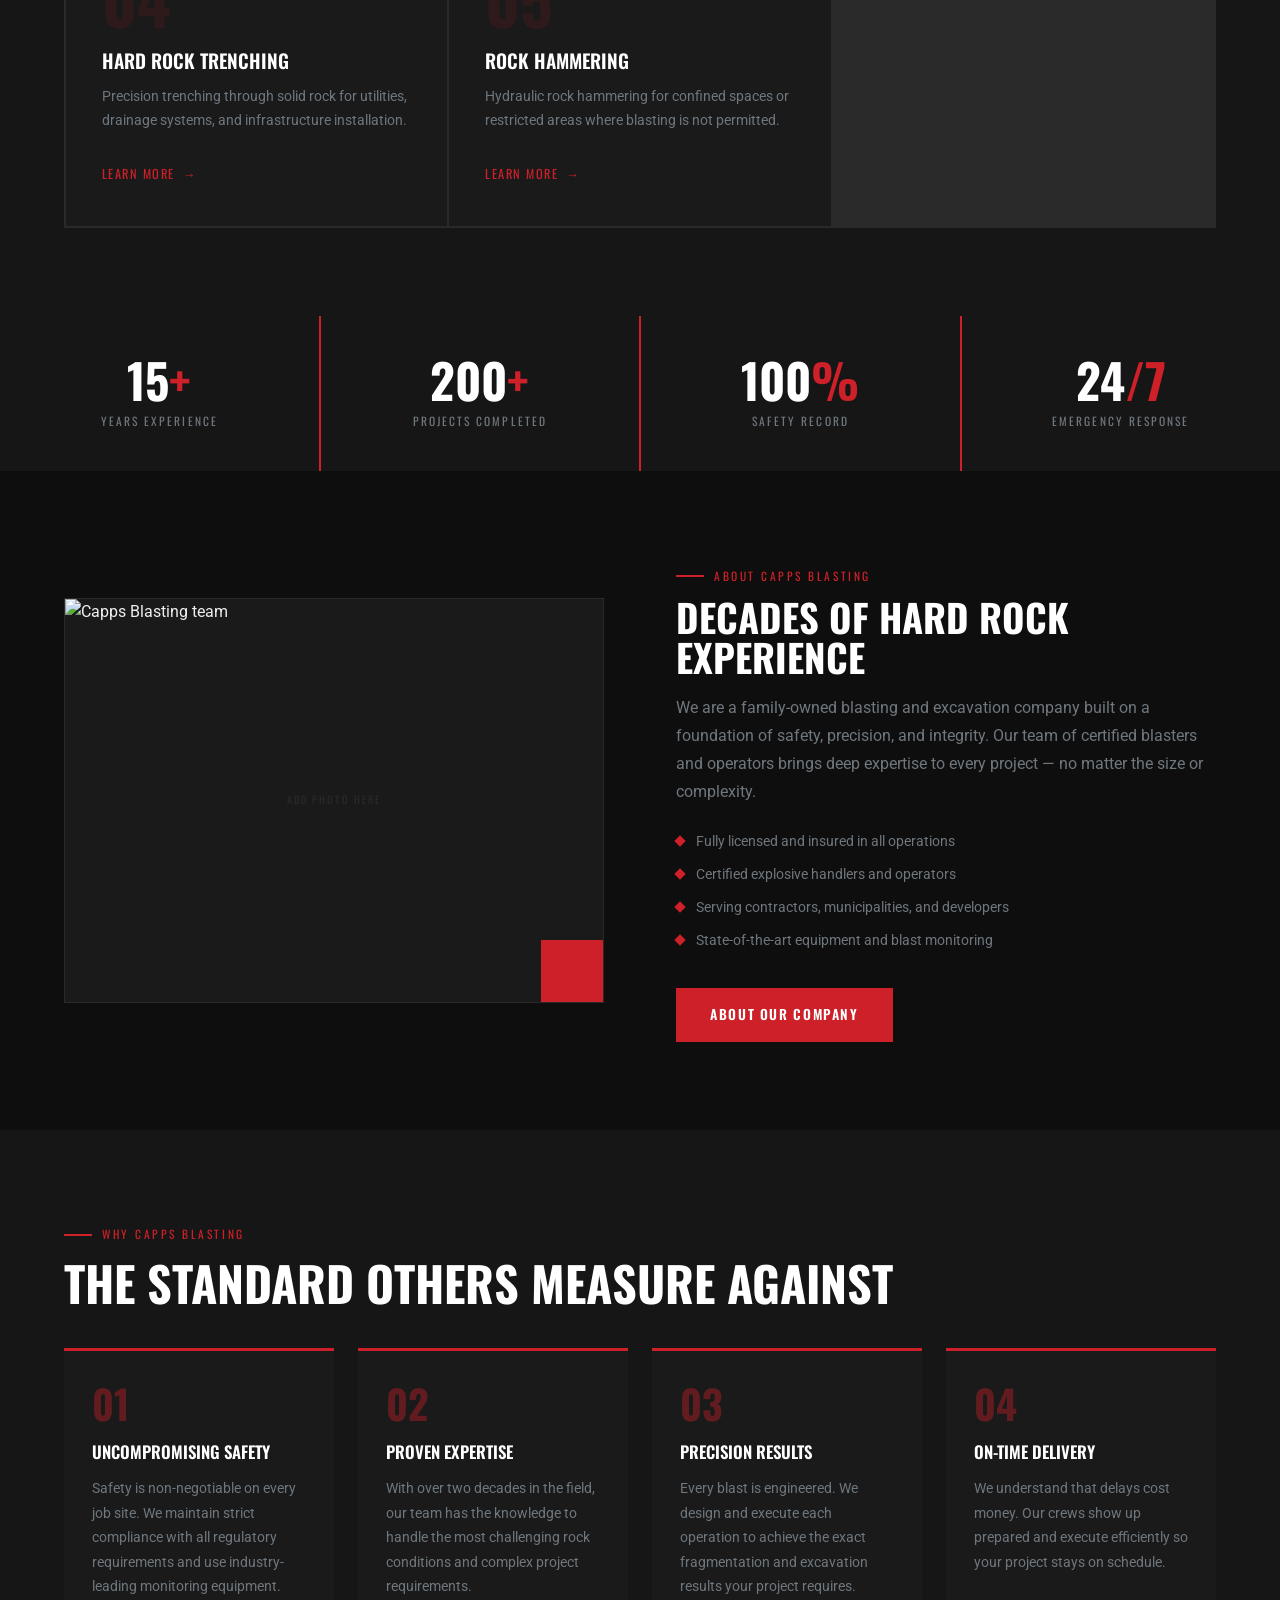
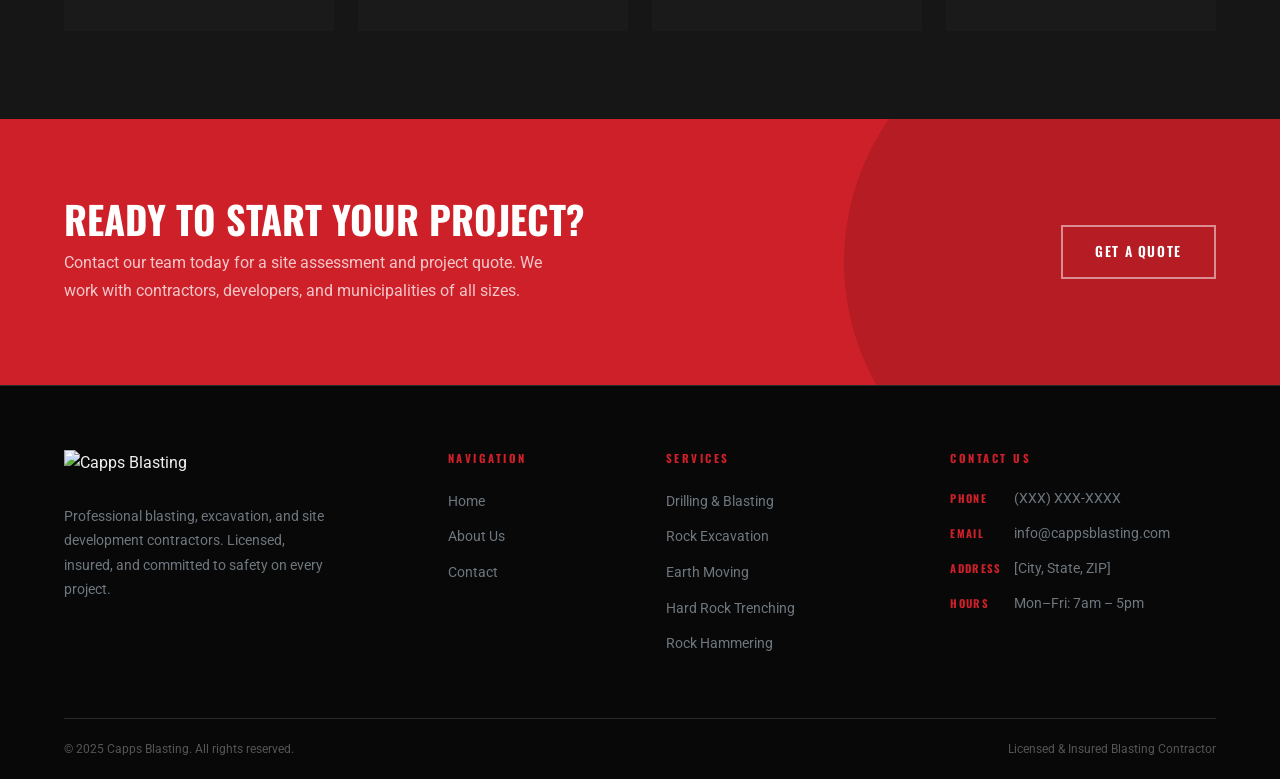
==== commit e91f2e77: "Update projects completed stat from 500+ to 200+" ====
--- a/index.html
+++ b/index.html
@@ -47,19 +47,12 @@
     <section class="hero">
       <div class="container">
         <div class="hero-inner">
-          <div class="hero-content">
-            <p class="hero-eyebrow">Licensed &amp; Insured Blasting Contractors</p>
-            <h1 class="hero-title">We Dig <span>Hard Rock</span> 🤘</h1>
-            <p class="hero-subtitle">Expert drilling, blasting, and excavation services for construction, mining, and site development projects. Precision on every job.</p>
-            <div class="hero-actions">
-              <a href="#services" class="btn btn--primary">Explore Our Services</a>
-              <a href="#contact" class="btn btn--outline">Get a Quote</a>
-            </div>
-          </div>
-          <div class="hero-award">
-            <img src="images/home/badge.png" alt="Top Drilling and Blasting Company of the Year 2026">
-            <p class="hero-award-title">Top Drilling and Blasting Company of the Year 2026</p>
-            <p class="hero-award-source">By Metals and Mining Review</p>
+          <p class="hero-eyebrow">Licensed &amp; Insured Blasting Contractors</p>
+          <h1 class="hero-title">We Dig <span>Hard Rock</span> 🤘</h1>
+          <p class="hero-subtitle">Expert drilling, blasting, and excavation services for construction, mining, and site development projects. Precision on every job.</p>
+          <div class="hero-actions">
+            <a href="#services" class="btn btn--primary">Explore Our Services</a>
+            <a href="#contact" class="btn btn--outline">Get a Quote</a>
           </div>
         </div>
       </div>
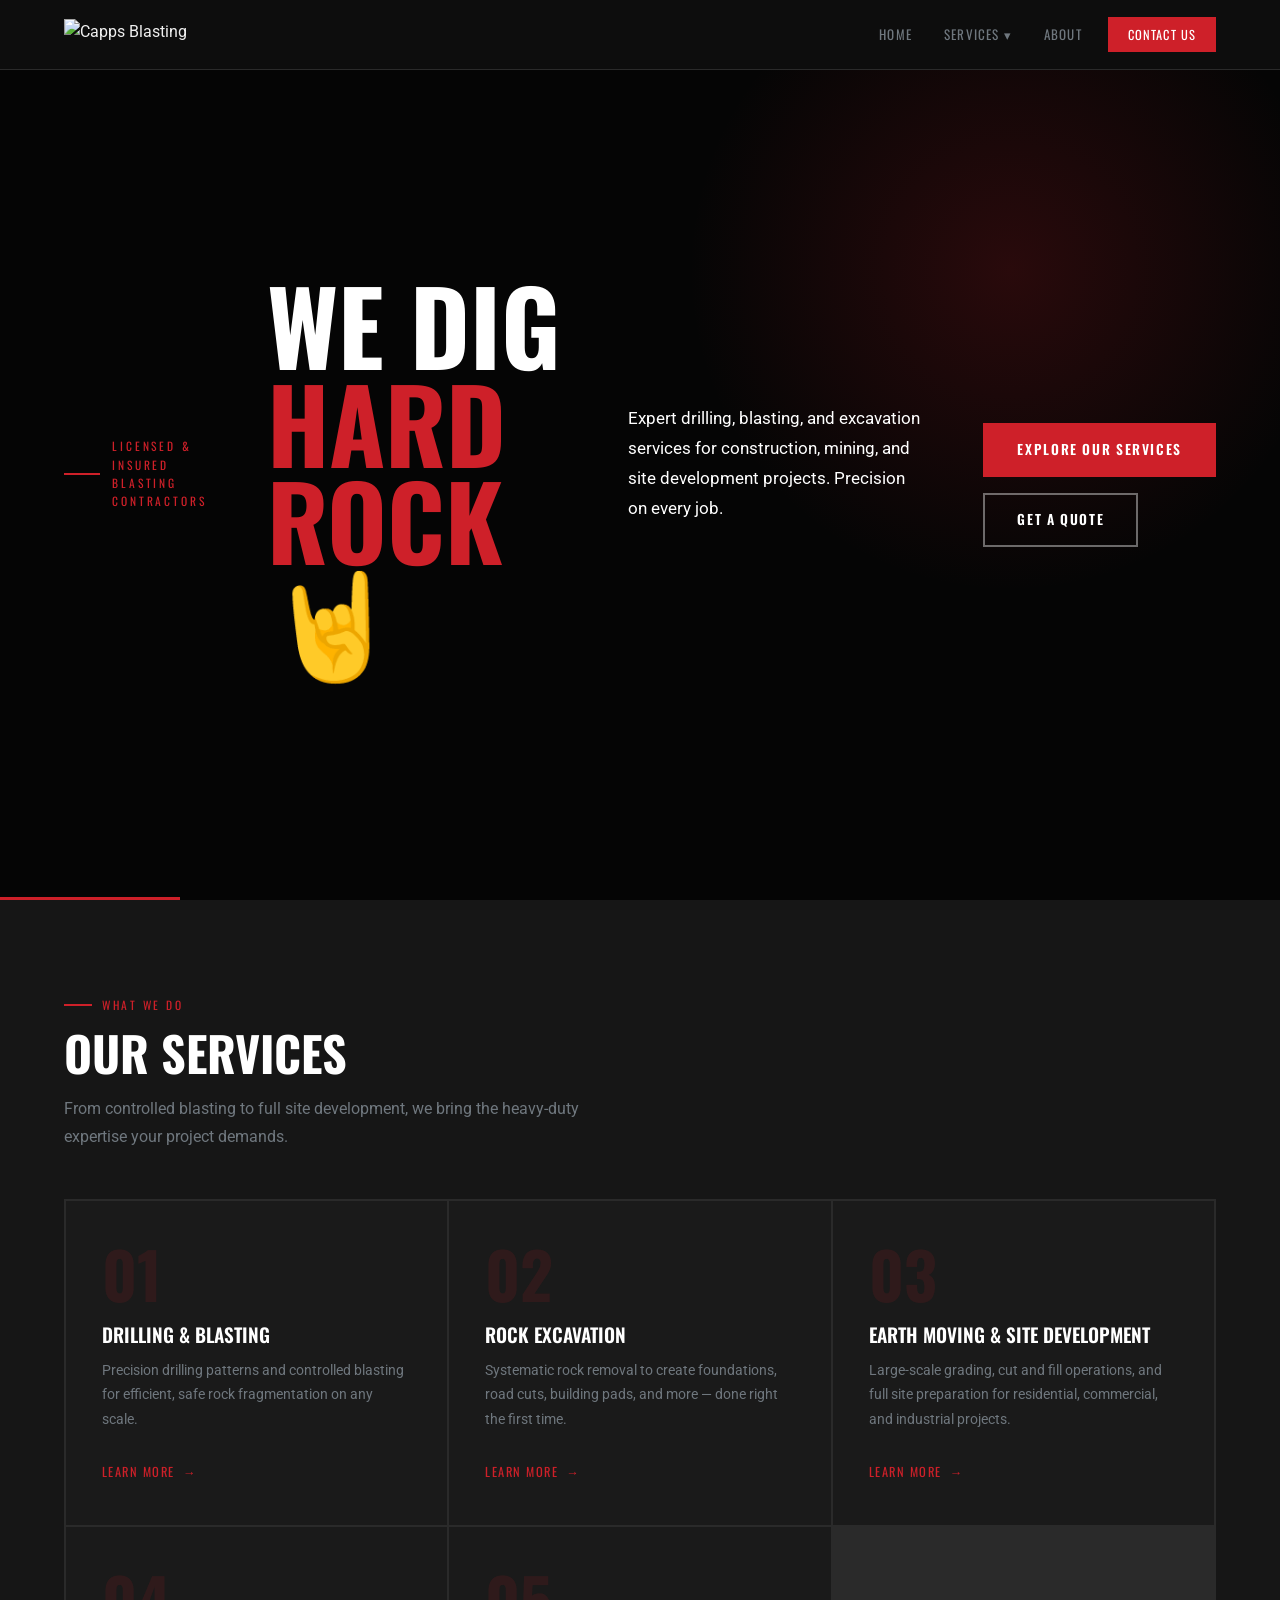
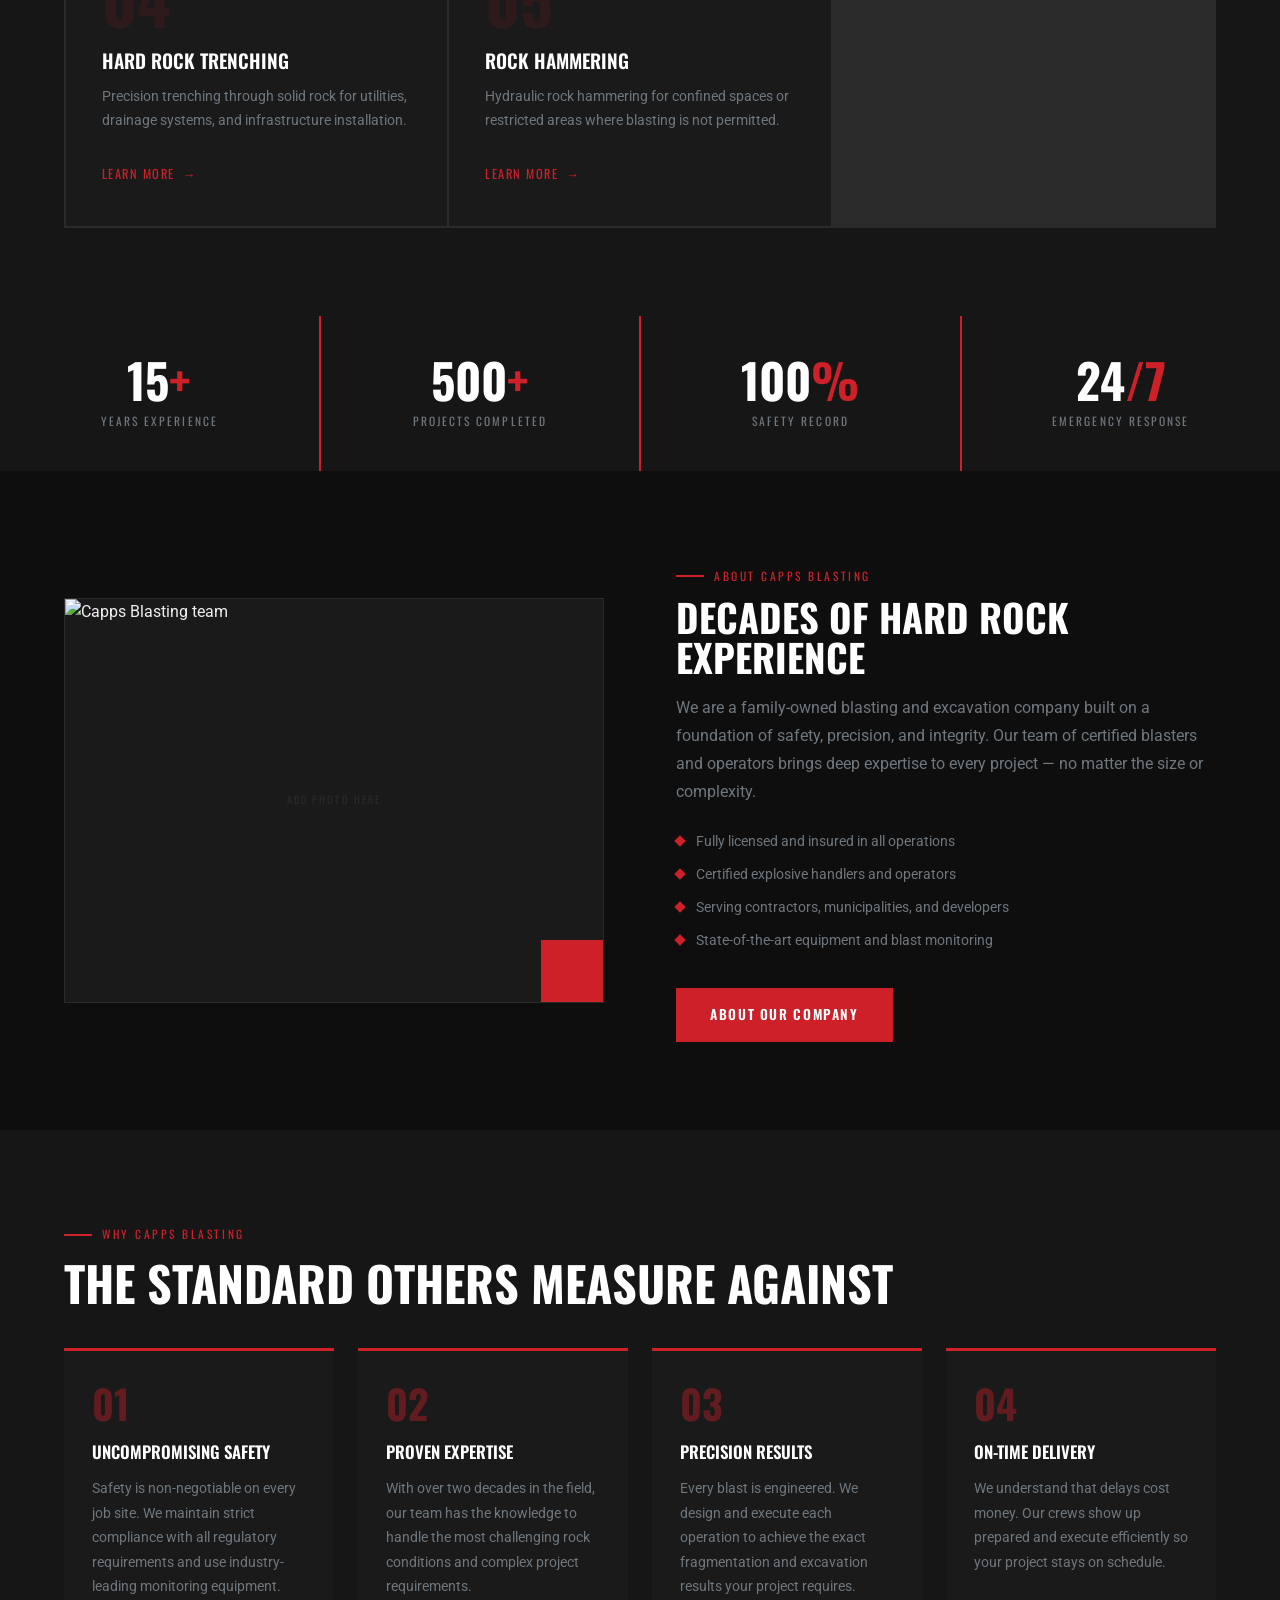
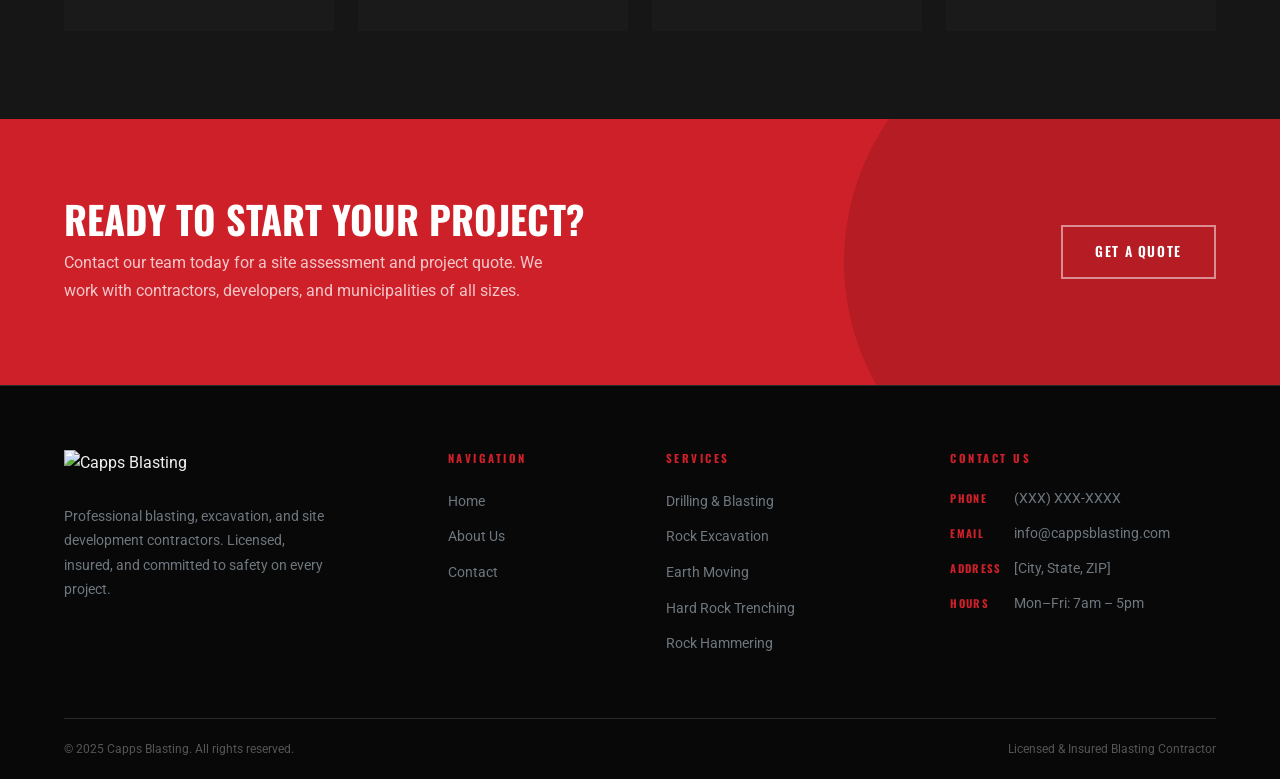
==== commit afed067a: "Update years experience stat from 25+ to 15+ Co-Authored-By: Claude Sonnet 4.6 <noreply@anthropic.co" ====
--- a/index.html
+++ b/index.html
@@ -114,7 +114,7 @@
         <div class="stat-label">Years Experience</div>
       </div>
       <div class="stat-item">
-        <div class="stat-number">200<em>+</em></div>
+        <div class="stat-number">500<em>+</em></div>
         <div class="stat-label">Projects Completed</div>
       </div>
       <div class="stat-item">
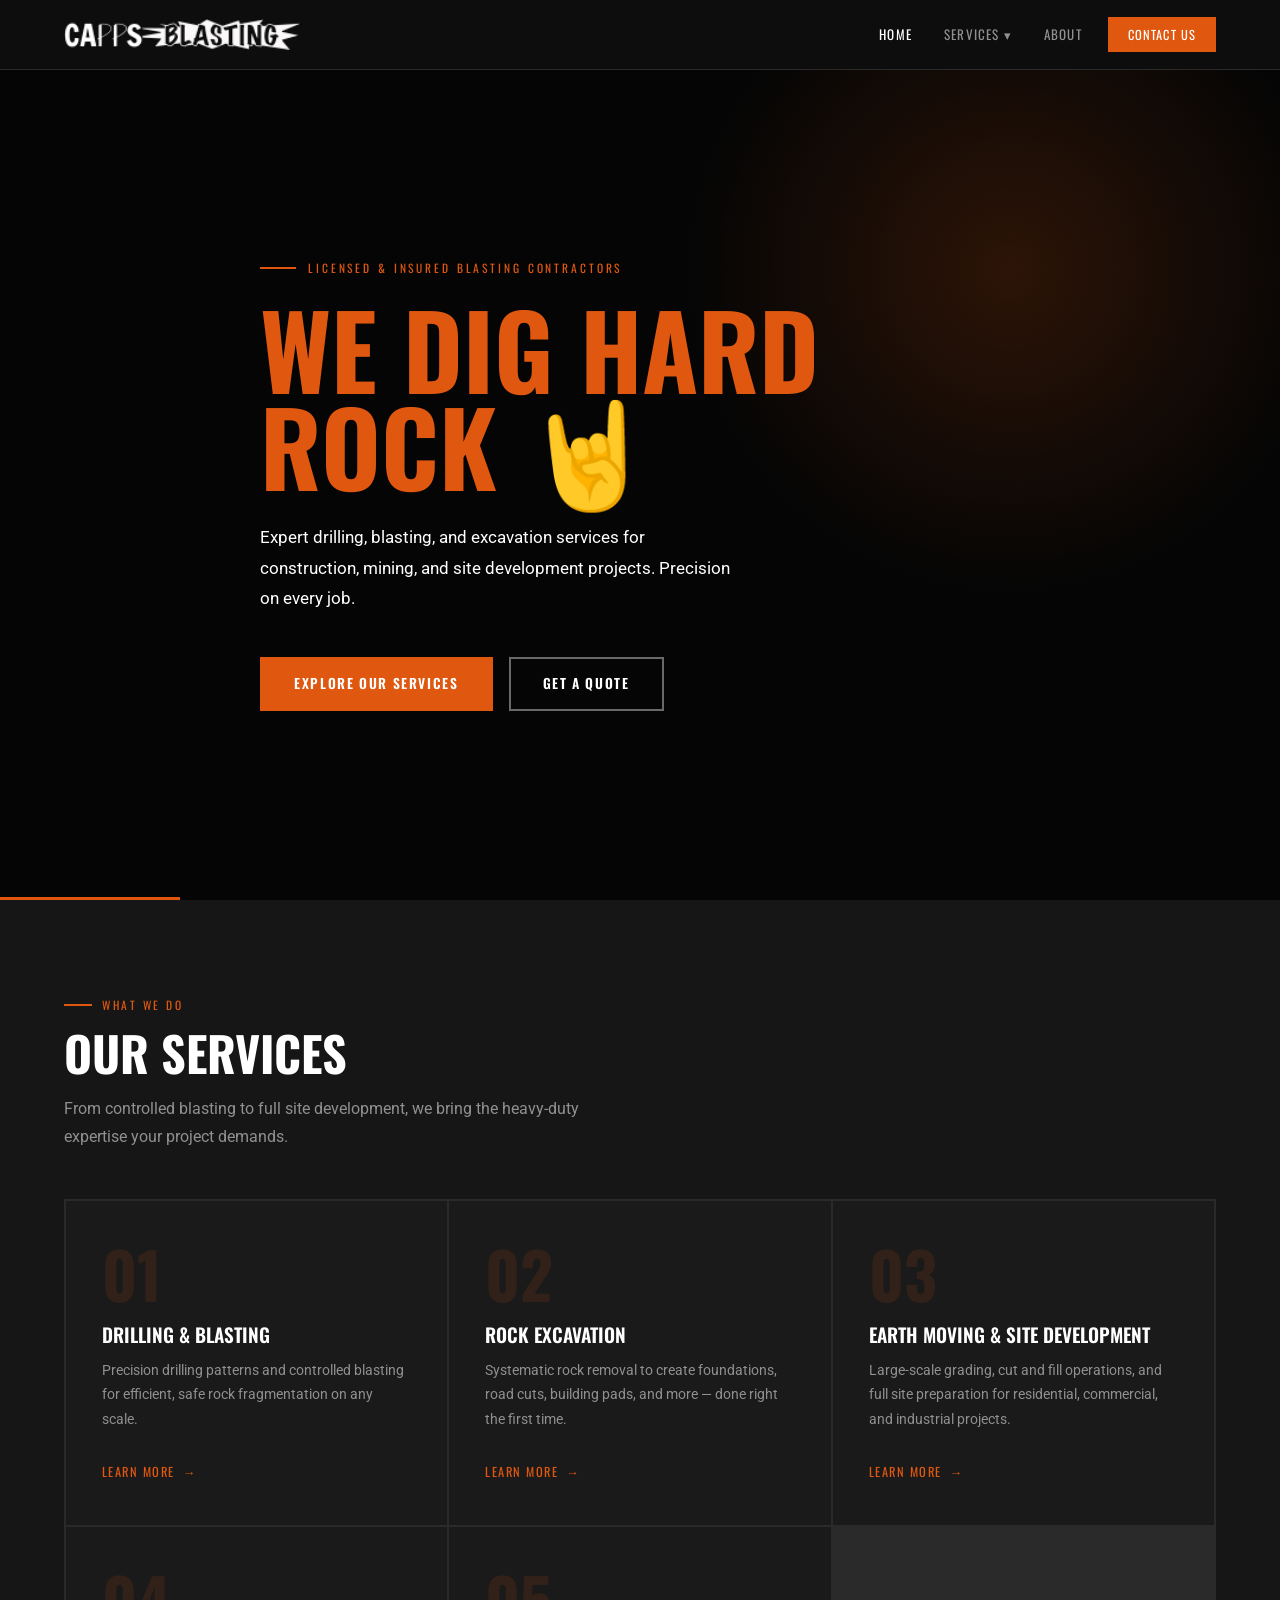
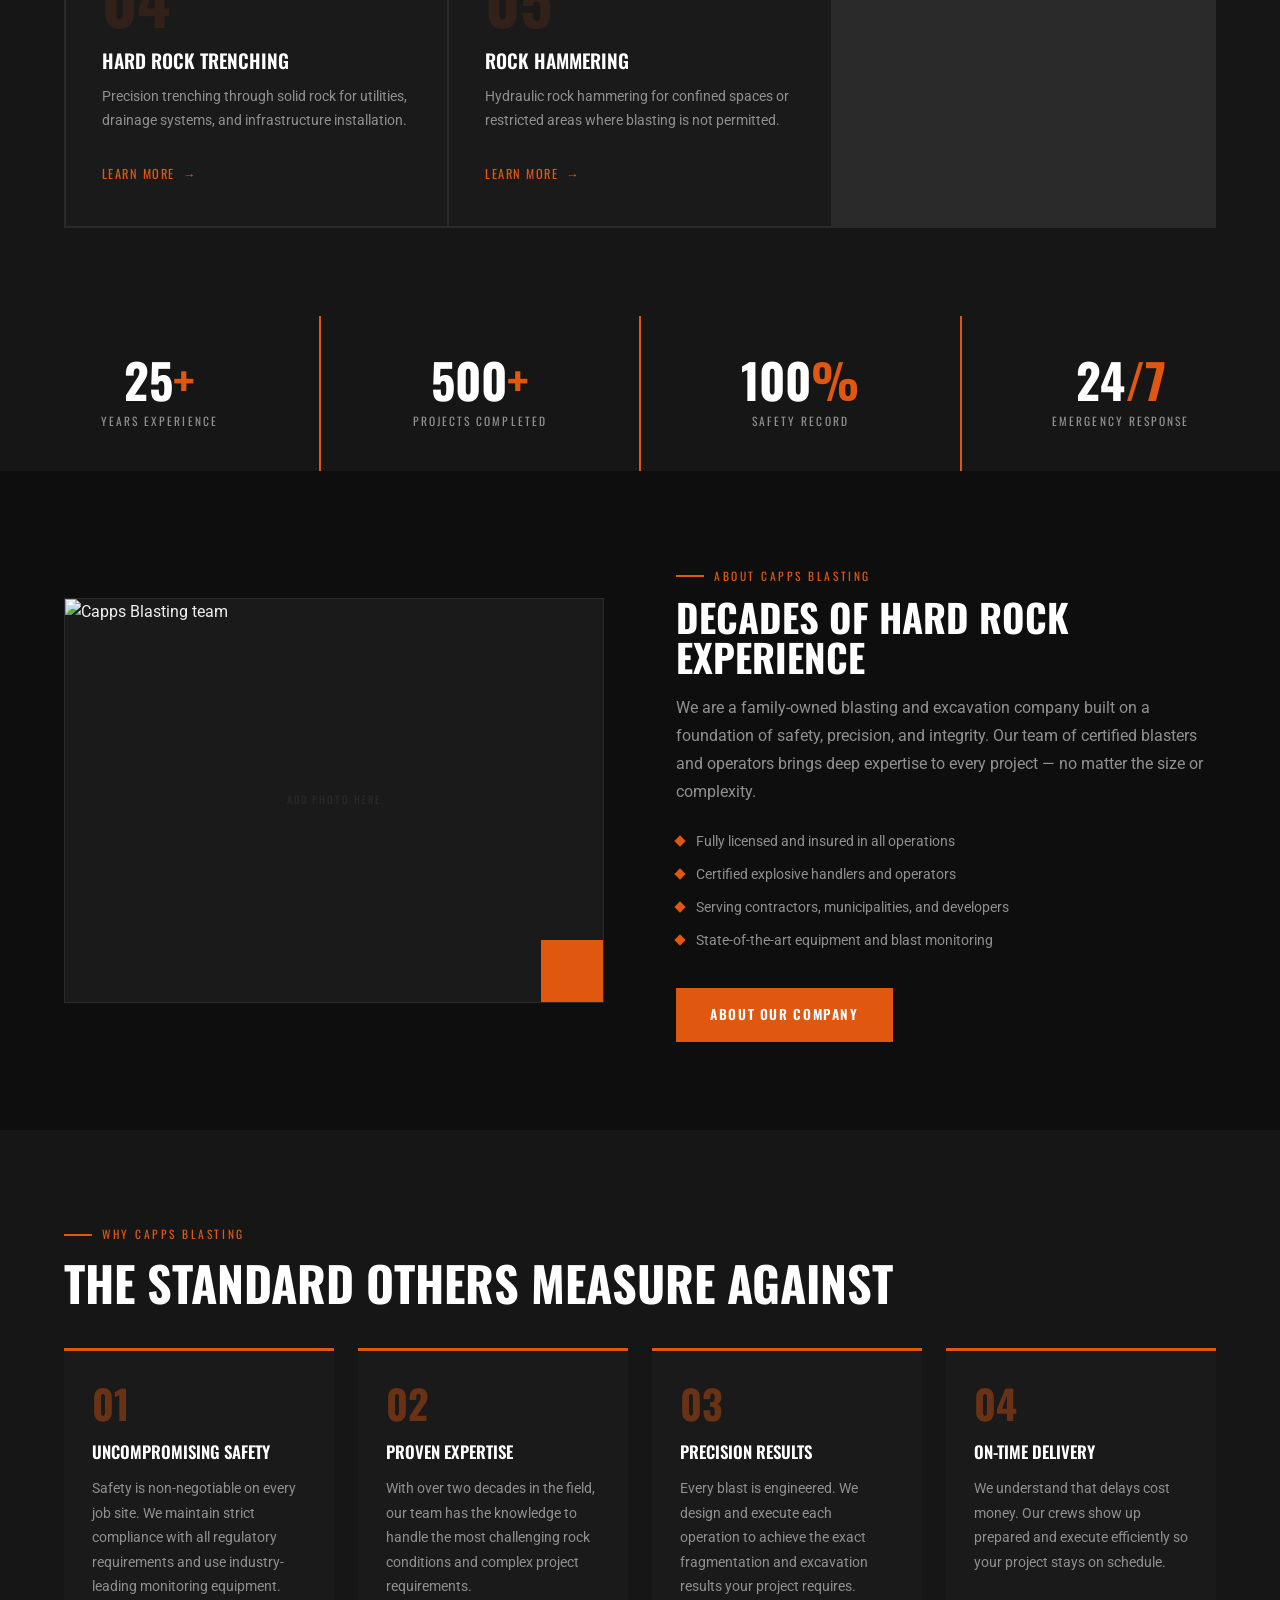
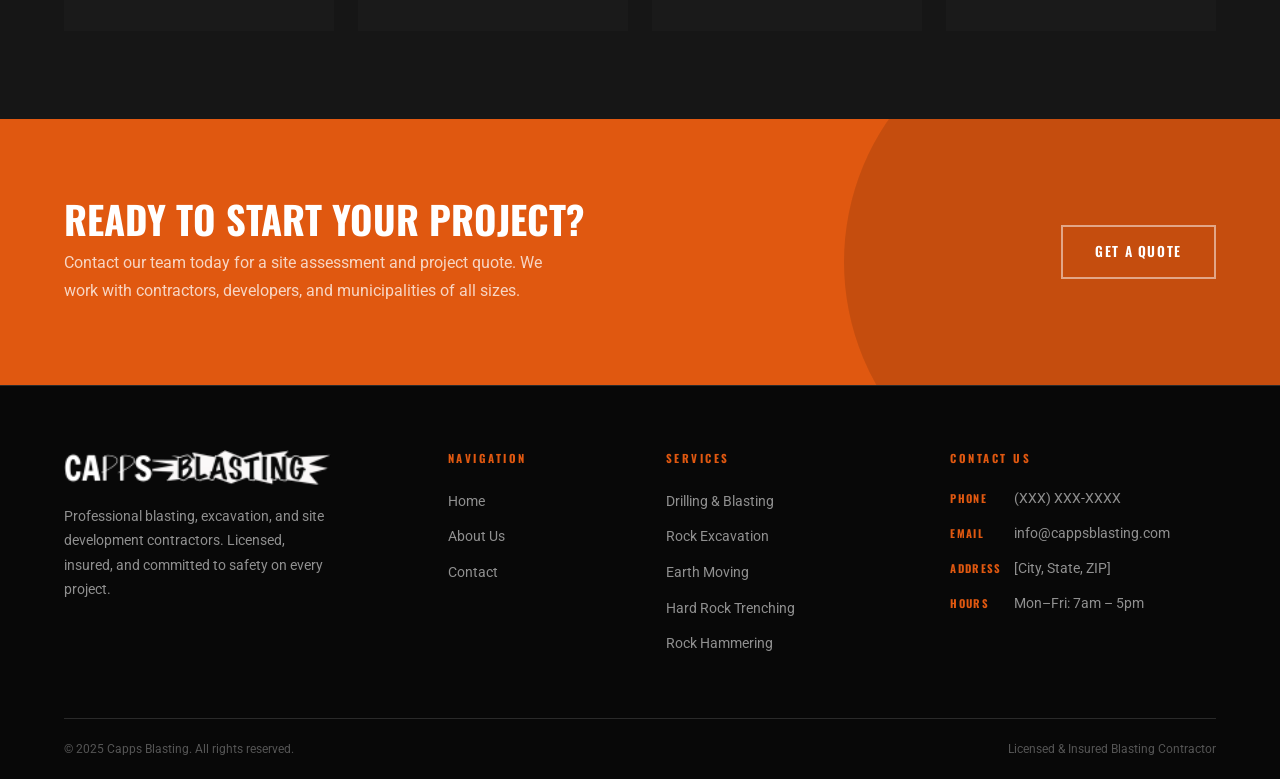
==== commit eb907f0d: "Replace text logo with logo.png across all pages, animate hero - Swap text logo for logo.png in head" ====
--- a/index.html
+++ b/index.html
@@ -110,7 +110,7 @@
     <!-- ══ STATS ══════════════════════════════════════════════ -->
     <div class="stats-row">
       <div class="stat-item">
-        <div class="stat-number">15<em>+</em></div>
+        <div class="stat-number">25<em>+</em></div>
         <div class="stat-label">Years Experience</div>
       </div>
       <div class="stat-item">
--- a/css/style.css
+++ b/css/style.css
@@ -9,10 +9,10 @@
   --bg:          #0E0E0E;
   --bg-alt:      #161616;
   --bg-card:     #1A1A1A;
-  --accent:      #CE2029;
-  --accent-dark: #A5181F;
+  --accent:      #E05810;
+  --accent-dark: #B84409;
   --text:        #EFEFEF;
-  --text-muted:  #6f777e;
+  --text-muted:  #909090;
   --border:      #2A2A2A;
   --white:       #FFFFFF;
 
@@ -162,7 +162,7 @@
 }
 
 /* Nav links */
-.site-nav > ul {
+.site-nav ul {
   display: flex;
   align-items: center;
   gap: 4px;
@@ -212,7 +212,7 @@
 .dropdown li:last-child a { border-bottom: none; }
 .dropdown li a:hover {
   color: var(--accent);
-  background: rgba(206,32,41,0.06);
+  background: rgba(224,88,16,0.06);
   padding-left: 26px;
 }
 
@@ -303,16 +303,13 @@
   position: absolute;
   top: -80px; right: -80px;
   width: 700px; height: 700px;
-  background: radial-gradient(circle, rgba(206,32,41,0.18) 0%, transparent 65%);
+  background: radial-gradient(circle, rgba(224,88,16,0.18) 0%, transparent 65%);
   pointer-events: none;
 }
 .hero-inner {
   position: relative;
   z-index: 1;
   padding: 80px 0;
-  display: flex;
-  align-items: center;
-  gap: 60px;
 }
 .hero-eyebrow {
   font-family: var(--font-head);
@@ -355,84 +352,6 @@
   display: flex;
   gap: 16px;
   flex-wrap: wrap;
-}
-.hero-content {
-  flex: 1;
-}
-@keyframes awardBgFadeIn {
-  from { background: rgba(255, 255, 255, 0); border-color: rgba(255, 255, 255, 0); }
-  to   { background: rgba(255, 255, 255, 0.08); border-color: rgba(255, 255, 255, 0.12); }
-}
-.hero-award {
-  flex-shrink: 0;
-  display: flex;
-  flex-direction: column;
-  align-items: center;
-  text-align: center;
-  gap: 14px;
-  background: rgba(255, 255, 255, 0);
-  border: 1px solid rgba(255, 255, 255, 0);
-  border-radius: 8px;
-  padding: 28px 24px;
-  animation: awardBgFadeIn 0.7s ease forwards;
-  animation-delay: 1.4s;
-}
-@keyframes awardFadeIn {
-  from { opacity: 0; transform: translateY(18px); }
-  to   { opacity: 1; transform: translateY(0); }
-}
-.hero-award img {
-  width: 220px;
-  height: auto;
-  filter: drop-shadow(0 4px 24px rgba(0,0,0,0.5));
-  opacity: 0;
-  animation: awardFadeIn 0.7s ease forwards;
-  animation-delay: 1.4s;
-}
-.hero-award-title {
-  animation: awardFadeIn 0.7s ease forwards;
-  animation-delay: 2.0s;
-}
-.hero-award-source {
-  animation: awardFadeIn 0.7s ease forwards;
-  animation-delay: 2.6s;
-}
-.hero-award-title {
-  font-family: var(--font-head);
-  font-size: 1rem;
-  font-weight: 700;
-  text-transform: uppercase;
-  letter-spacing: 0.1em;
-  background: linear-gradient(135deg, #f5d07a 0%, #c89b3c 50%, #f5d07a 100%);
-  -webkit-background-clip: text;
-  -webkit-text-fill-color: transparent;
-  background-clip: text;
-  max-width: 220px;
-  line-height: 1.5;
-  opacity: 0;
-}
-.hero-award-title::before,
-.hero-award-title::after {
-  content: '— ';
-  display: block;
-  font-size: 0.6rem;
-  letter-spacing: 0.3em;
-  color: #c89b3c;
-  -webkit-text-fill-color: #c89b3c;
-  margin-bottom: 6px;
-}
-.hero-award-title::after {
-  content: '— ';
-  margin-top: 6px;
-  margin-bottom: 0;
-}
-.hero-award-source {
-  font-size: 0.72rem;
-  font-style: italic;
-  color: rgba(255,255,255,0.5);
-  letter-spacing: 0.06em;
-  text-transform: uppercase;
-  opacity: 0;
 }
 /* Orange accent bar along bottom of hero */
 .hero-bar {
@@ -457,7 +376,7 @@
   background-image: repeating-linear-gradient(
     -55deg,
     transparent 0, transparent 38px,
-    rgba(206,32,41,0.018) 38px, rgba(206,32,41,0.018) 39px
+    rgba(224,88,16,0.018) 38px, rgba(224,88,16,0.018) 39px
   );
   pointer-events: none;
 }
@@ -466,7 +385,7 @@
   position: absolute;
   top: -100px; right: -60px;
   width: 500px; height: 500px;
-  background: radial-gradient(circle, rgba(206,32,41,0.07) 0%, transparent 65%);
+  background: radial-gradient(circle, rgba(224,88,16,0.07) 0%, transparent 65%);
   pointer-events: none;
 }
 .page-hero-inner { position: relative; z-index: 1; }
@@ -528,13 +447,13 @@
   font-family: var(--font-head);
   font-size: 4rem;
   font-weight: 700;
-  color: rgba(206,32,41,0.12);
+  color: rgba(224,88,16,0.12);
   line-height: 1;
   margin-bottom: 18px;
   transition: color var(--ease);
   user-select: none;
 }
-.service-card:hover .service-card-num { color: rgba(206,32,41,0.25); }
+.service-card:hover .service-card-num { color: rgba(224,88,16,0.25); }
 
 .service-card-title {
   font-family: var(--font-head);
@@ -942,10 +861,7 @@
 
   .site-nav {
     position: fixed;
-    top: var(--header-h);
-    left: 0;
-    right: 0;
-    height: calc(100svh - var(--header-h));
+    inset: var(--header-h) 0 0 0;
     background: #0A0A0A;
     padding: 28px 24px;
     overflow-y: auto;
@@ -987,7 +903,7 @@
   .nav-cta { margin-left: 0 !important; }
 
   .section       { padding: 60px 0; }
-  .hero-inner    { padding: 60px 0; flex-direction: column; align-items: flex-start; }
+  .hero-inner    { padding: 60px 0; }
   .hero-actions  { flex-direction: column; align-items: flex-start; }
   .cta-inner     { flex-direction: column; align-items: flex-start; }
 
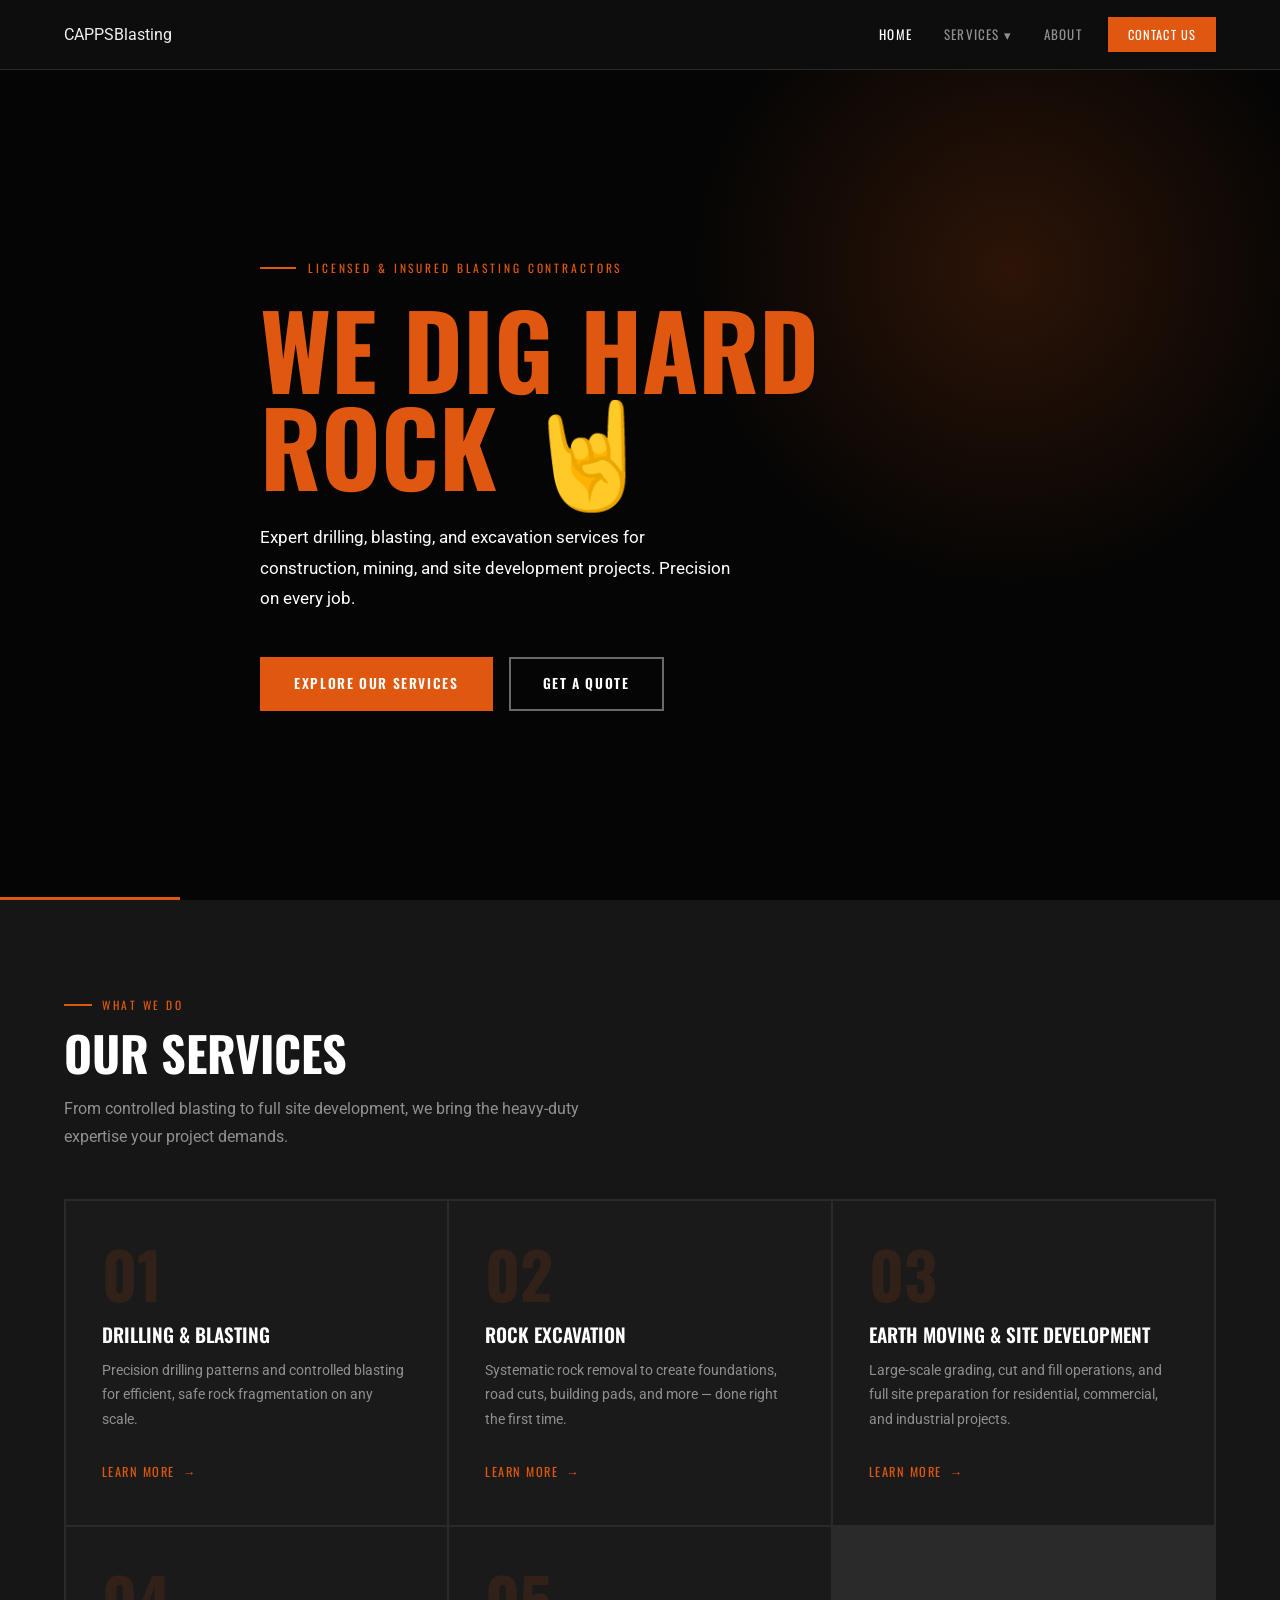
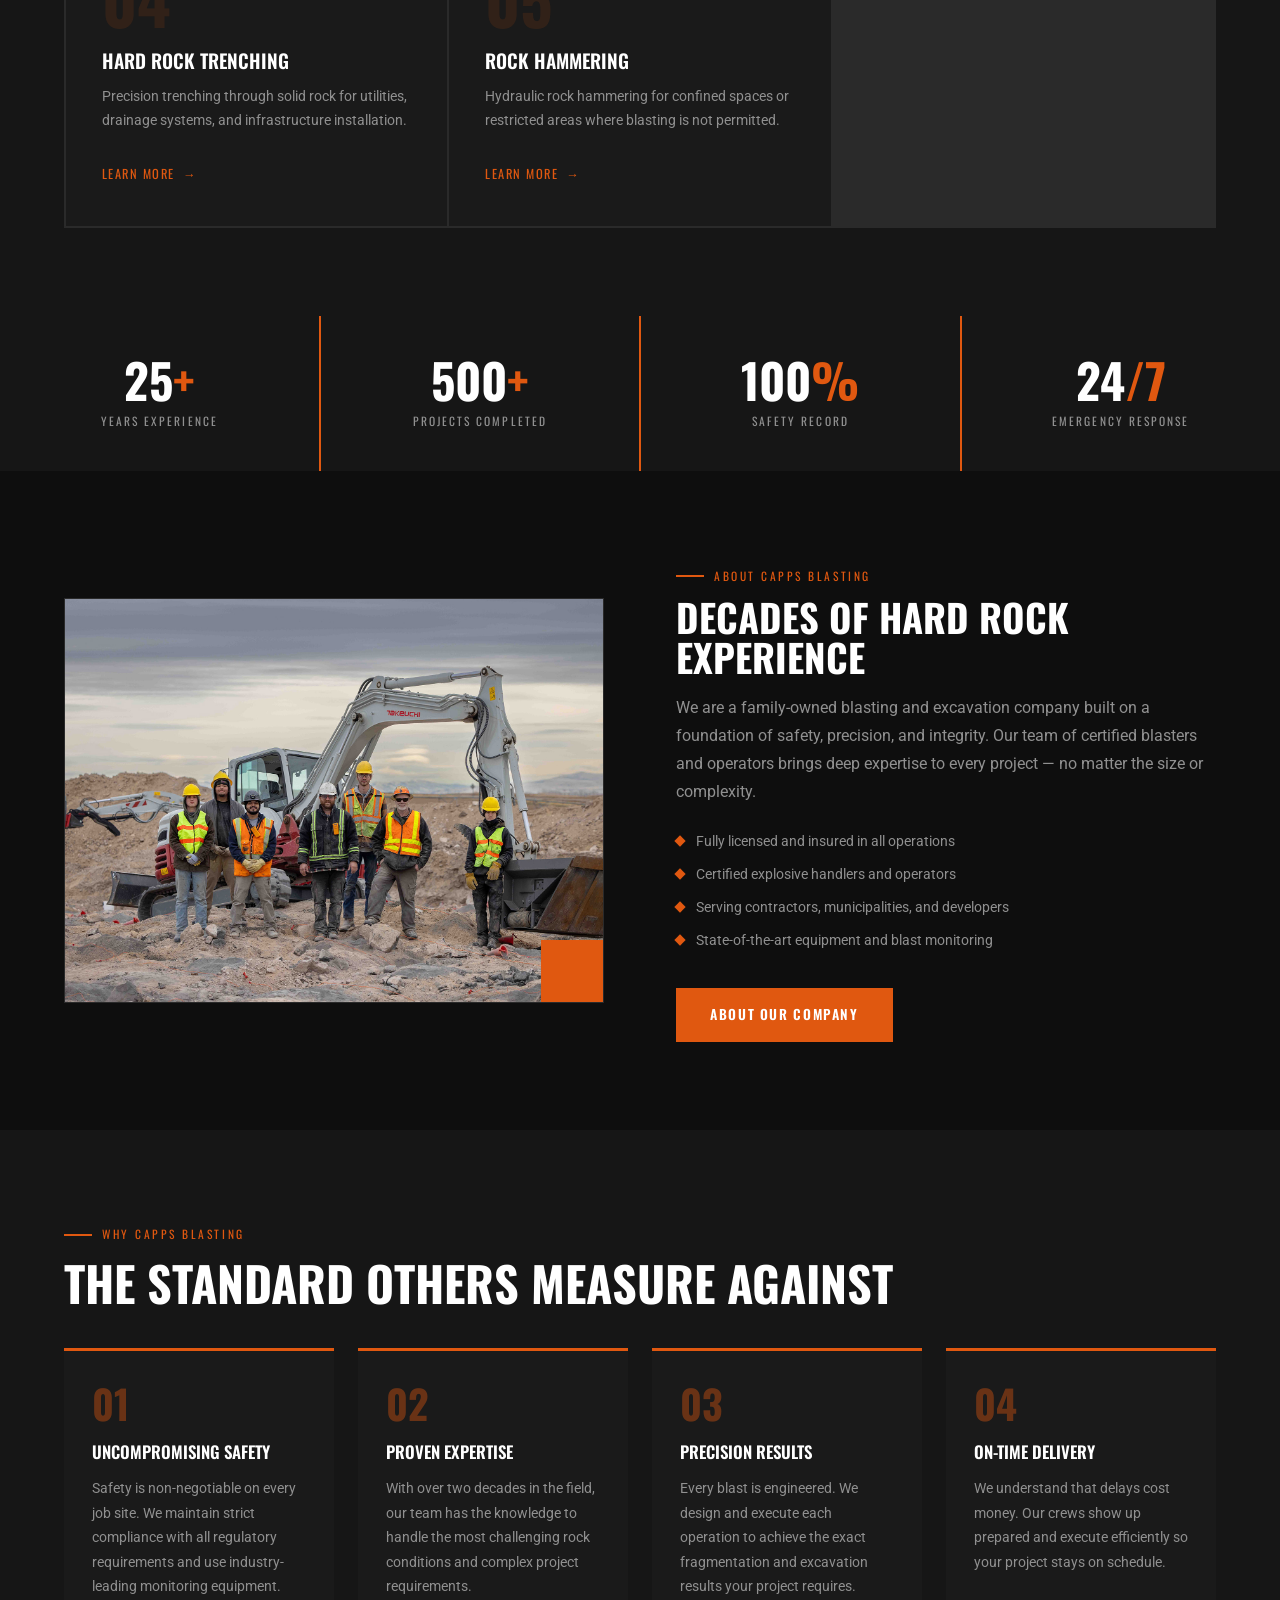
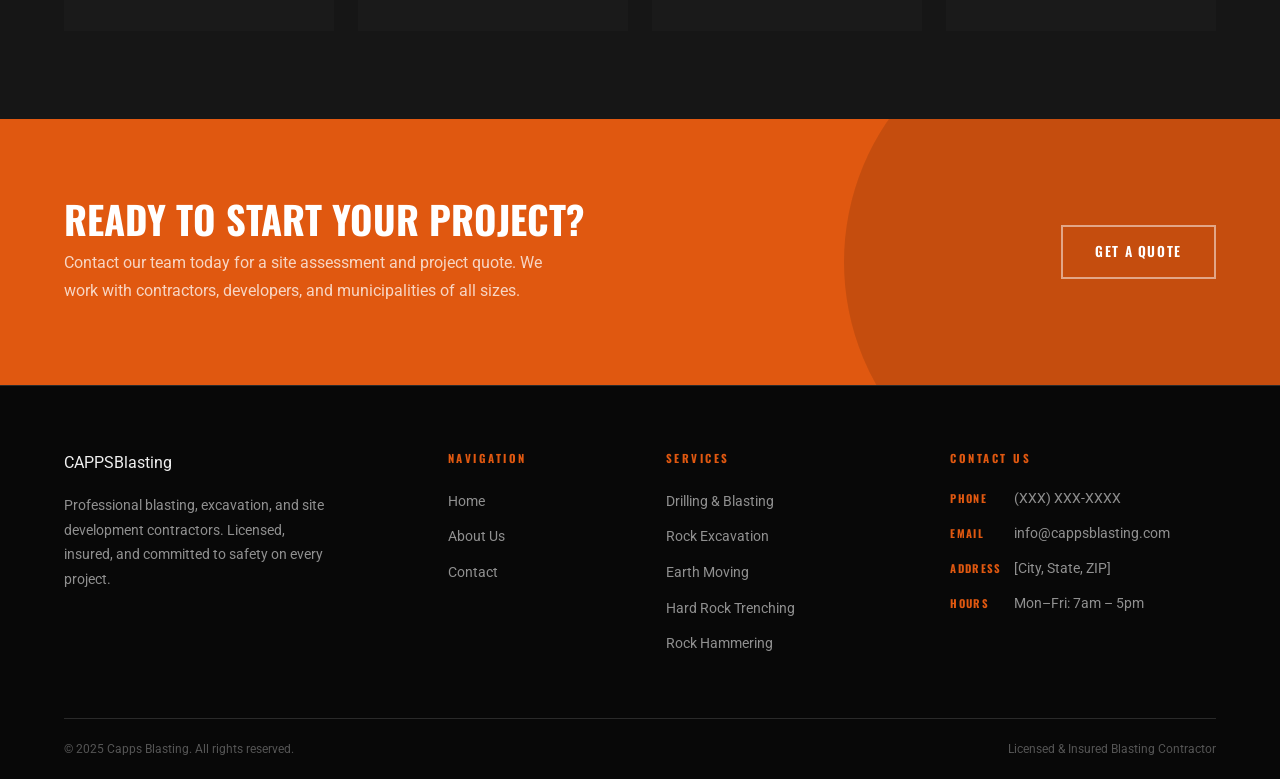
==== commit f4b705d2: "Add team photo to homepage and about page image placeholders Co-Authored-By: Claude Sonnet 4.6 <nore" ====
--- a/index.html
+++ b/index.html
@@ -16,8 +16,9 @@
   <header class="site-header">
     <div class="container">
       <a href="index.html" class="logo">
-          <img src="images/home/logo.png" alt="Capps Blasting">
-        </a>
+        <span class="logo-name">CAPPS</span>
+        <span class="logo-tagline">Blasting</span>
+      </a>
       <button class="nav-toggle" aria-label="Toggle navigation" aria-expanded="false">
         <span></span><span></span><span></span>
       </button>
@@ -205,8 +206,9 @@
       <div class="footer-grid">
         <div class="footer-brand">
           <a href="index.html" class="logo">
-          <img src="images/home/logo.png" alt="Capps Blasting">
-        </a>
+            <span class="logo-name">CAPPS</span>
+            <span class="logo-tagline">Blasting</span>
+          </a>
           <p>Professional blasting, excavation, and site development contractors. Licensed, insured, and committed to safety on every project.</p>
         </div>
         <div class="footer-col">
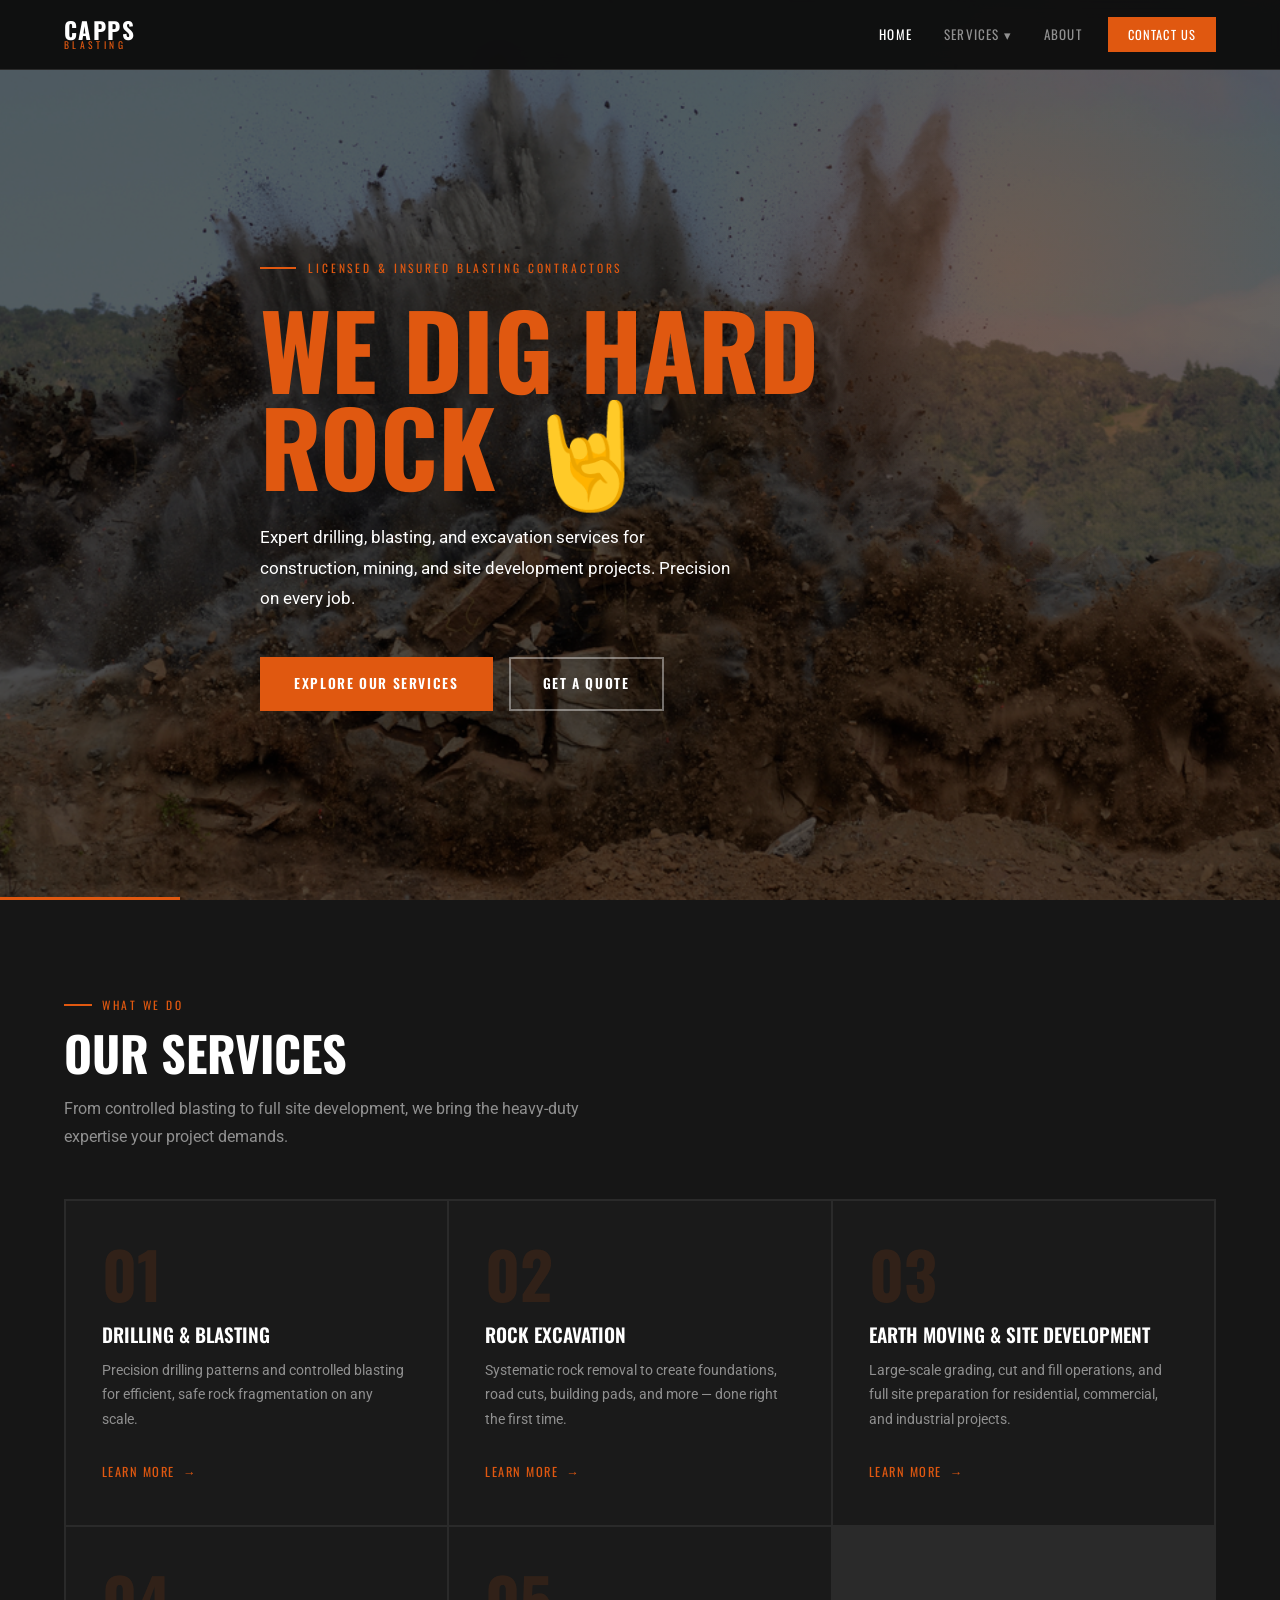
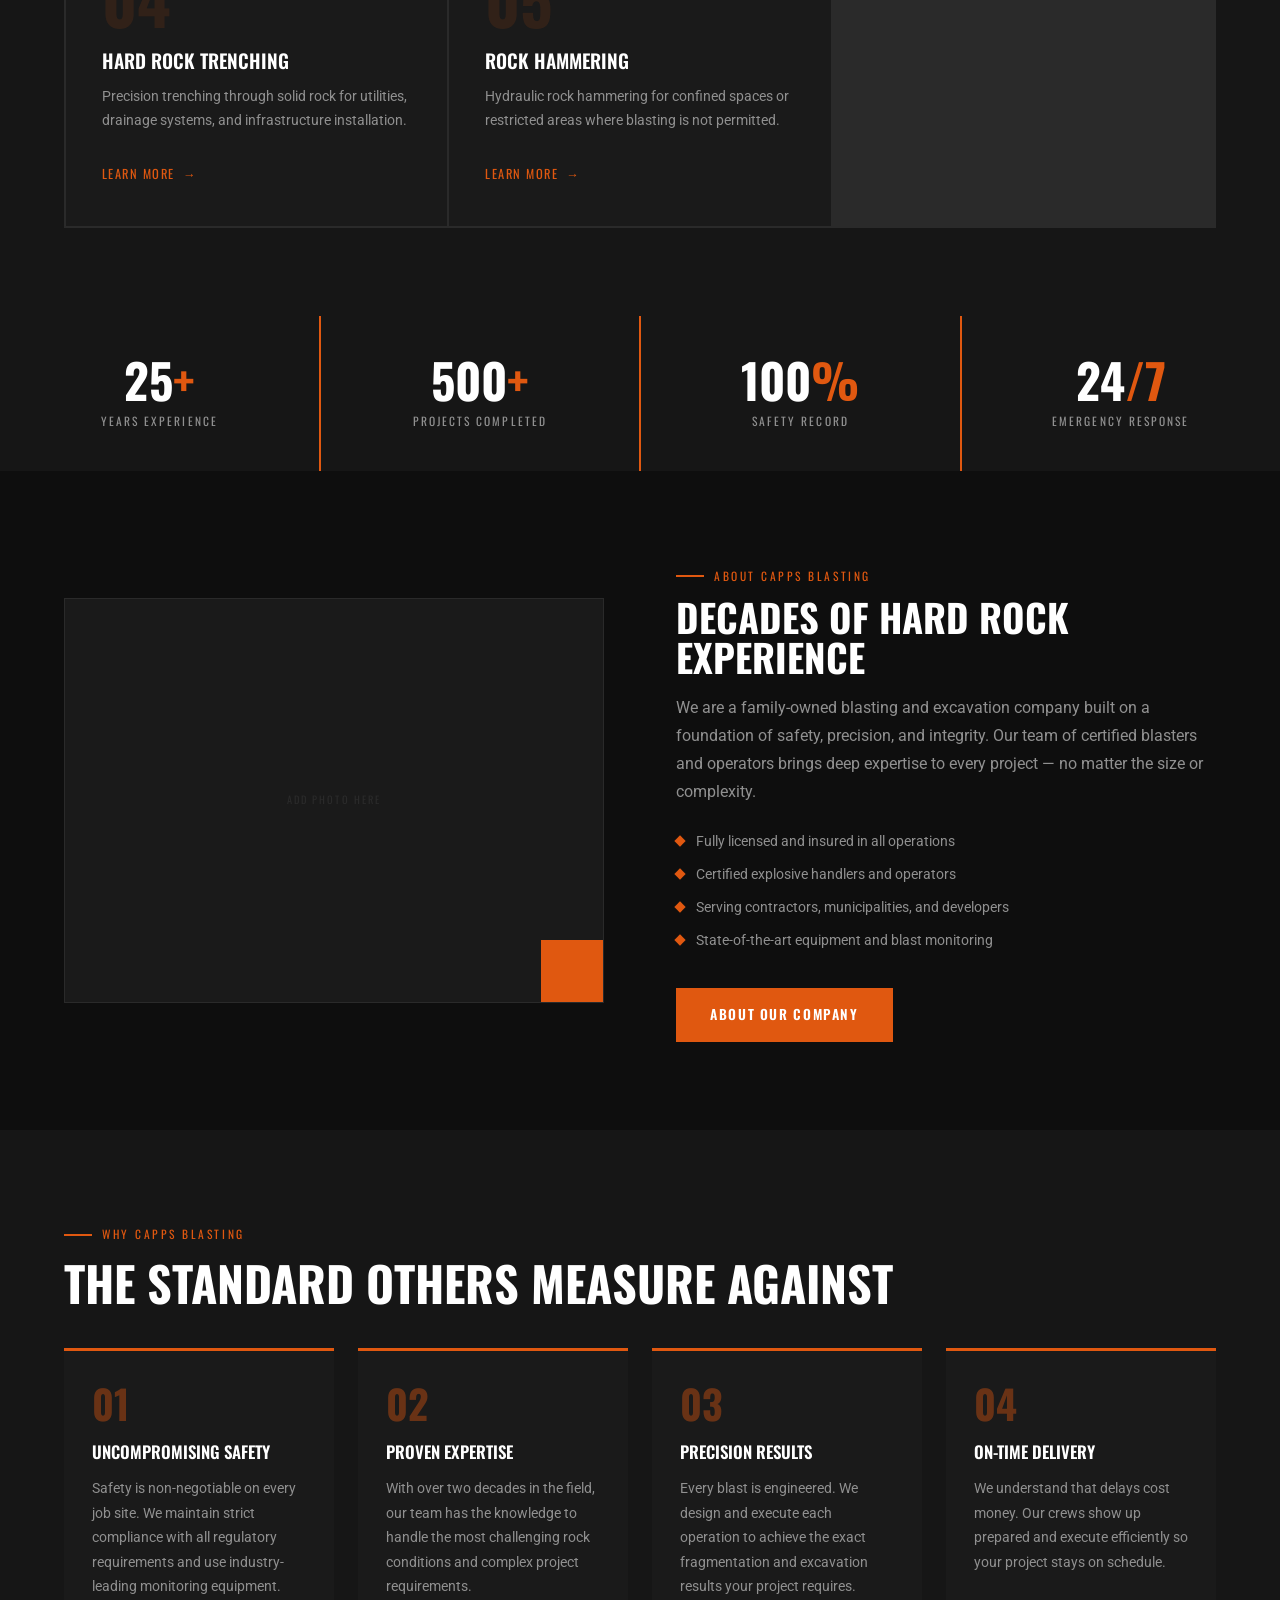
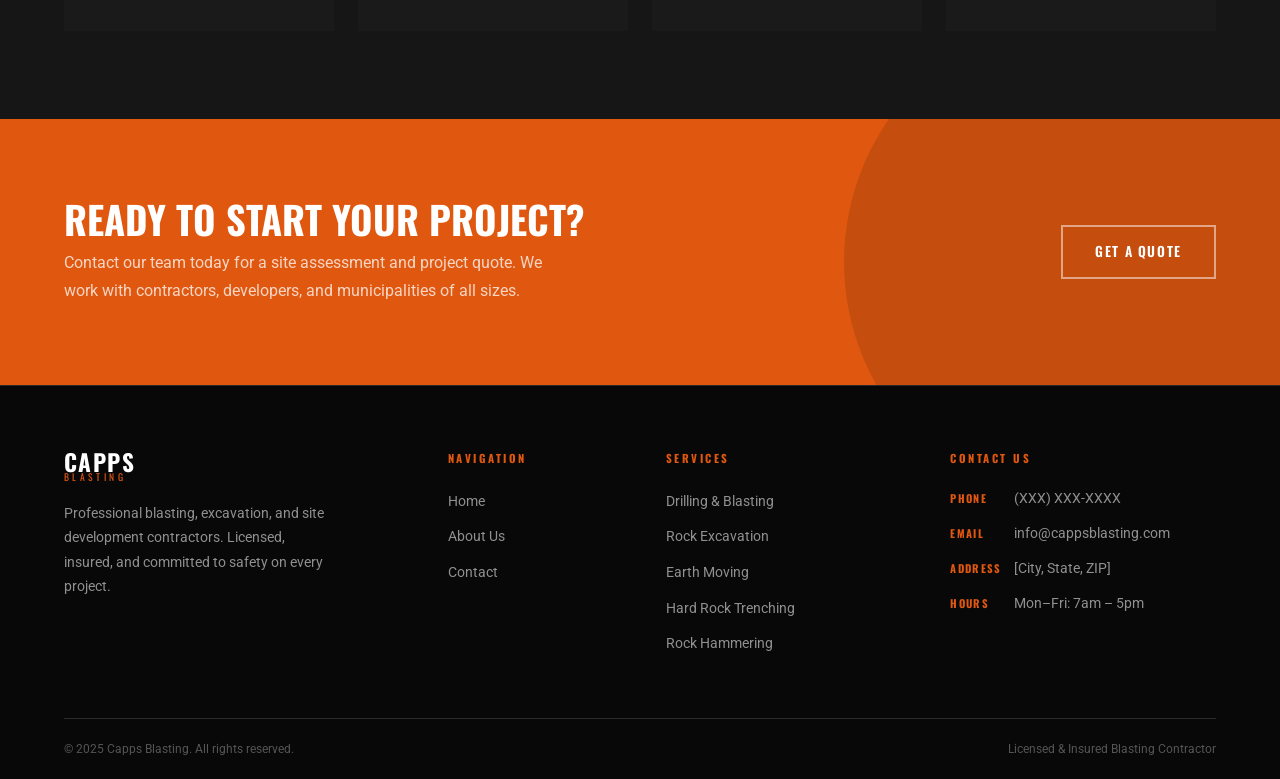
==== commit 14795d23: "Restructure pages to clean URLs, add hero image, style updates - Move all pages into subfolders for " ====
--- a/index.html
+++ b/index.html
@@ -132,8 +132,8 @@
     <section class="section">
       <div class="container">
         <div class="two-col">
+          <!-- Replace the img-block div with an <img> tag when you have a photo -->
           <div class="img-block">
-            <img src="images/about/team.jpg" alt="Capps Blasting team">
             <div class="img-block-accent"></div>
           </div>
           <div class="col-body">
--- a/css/style.css
+++ b/css/style.css
@@ -149,16 +149,23 @@
 /* Logo */
 .logo {
   display: flex;
-  align-items: center;
+  flex-direction: column;
+  line-height: 1;
   flex-shrink: 0;
 }
-.logo img {
-  height: 32px;
-  width: auto;
-  display: block;
-}
-.site-footer .logo img {
-  height: 36px;
+.logo-name {
+  font-family: var(--font-head);
+  font-size: 1.45rem;
+  font-weight: 700;
+  letter-spacing: 0.06em;
+  color: var(--white);
+}
+.logo-tagline {
+  font-family: var(--font-head);
+  font-size: 0.6rem;
+  letter-spacing: 0.35em;
+  color: var(--accent);
+  text-transform: uppercase;
 }
 
 /* Nav links */
@@ -253,26 +260,6 @@
 .nav-toggle.open span:nth-child(2) { opacity: 0; transform: scaleX(0); }
 .nav-toggle.open span:nth-child(3) { transform: translateY(-7px) rotate(-45deg); }
 
-/* ── HERO TITLE LETTER ANIMATION ──────────────────────────── */
-.hero-title .char {
-  display: inline-block;
-  white-space: pre;
-  opacity: 0;
-  animation: charFadeIn 0.5s ease forwards;
-}
-.hero-title .char--accent { color: var(--accent); }
-
-@keyframes charFadeIn {
-  from {
-    opacity: 0;
-    transform: translateY(14px);
-  }
-  to {
-    opacity: 1;
-    transform: translateY(0);
-  }
-}
-
 /* ── HERO (homepage) ───────────────────────────────────────── */
 .hero {
   min-height: 100vh;
@@ -283,19 +270,13 @@
   position: relative;
   overflow: hidden;
 }
-/* Dark overlay — starts fully black then fades to reveal background image */
+/* Dark overlay for text readability */
 .hero::before {
   content: '';
   position: absolute;
   inset: 0;
-  background-color: rgba(0, 0, 0, 0.62);
-  animation: heroReveal 1.6s ease forwards;
+  background: rgba(0, 0, 0, 0.62);
   pointer-events: none;
-}
-
-@keyframes heroReveal {
-  from { background-color: #0E0E0E; }
-  to   { background-color: rgba(0, 0, 0, 0.62); }
 }
 /* Orange radial glow */
 .hero::after {
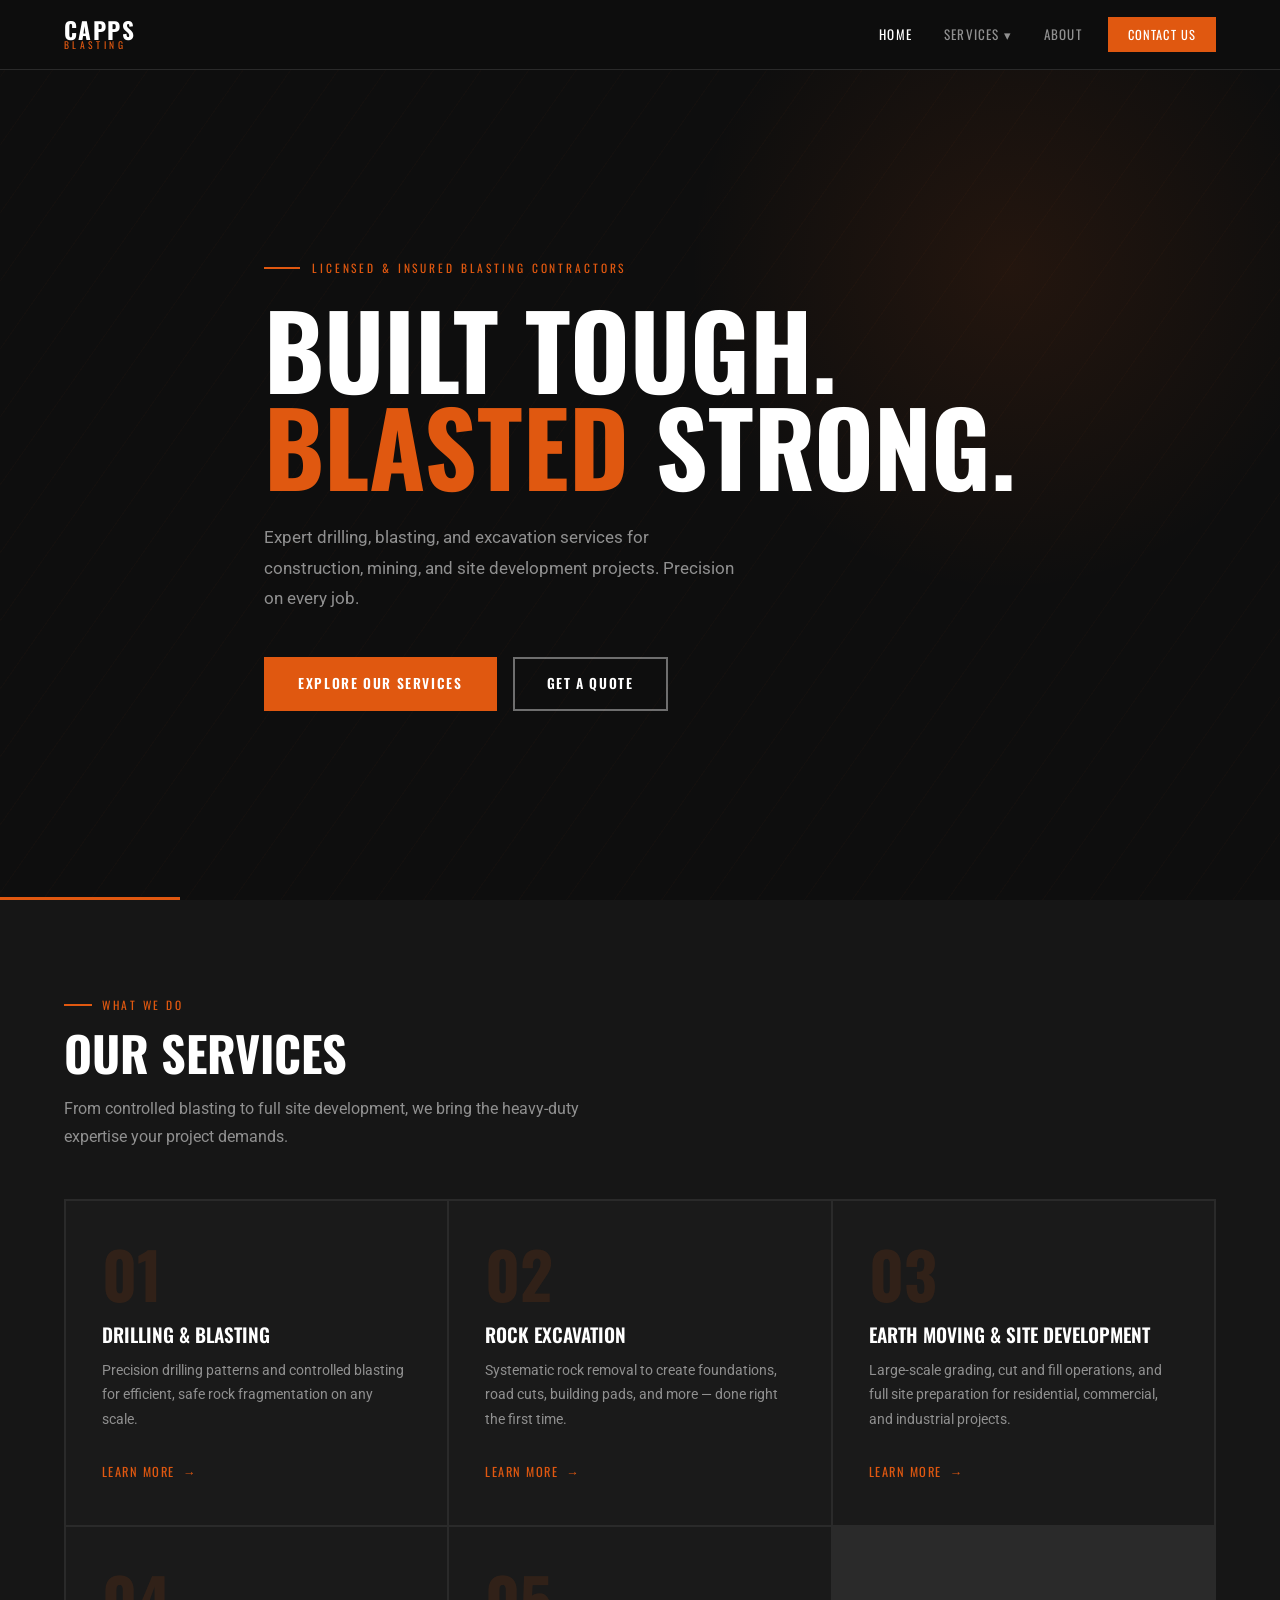
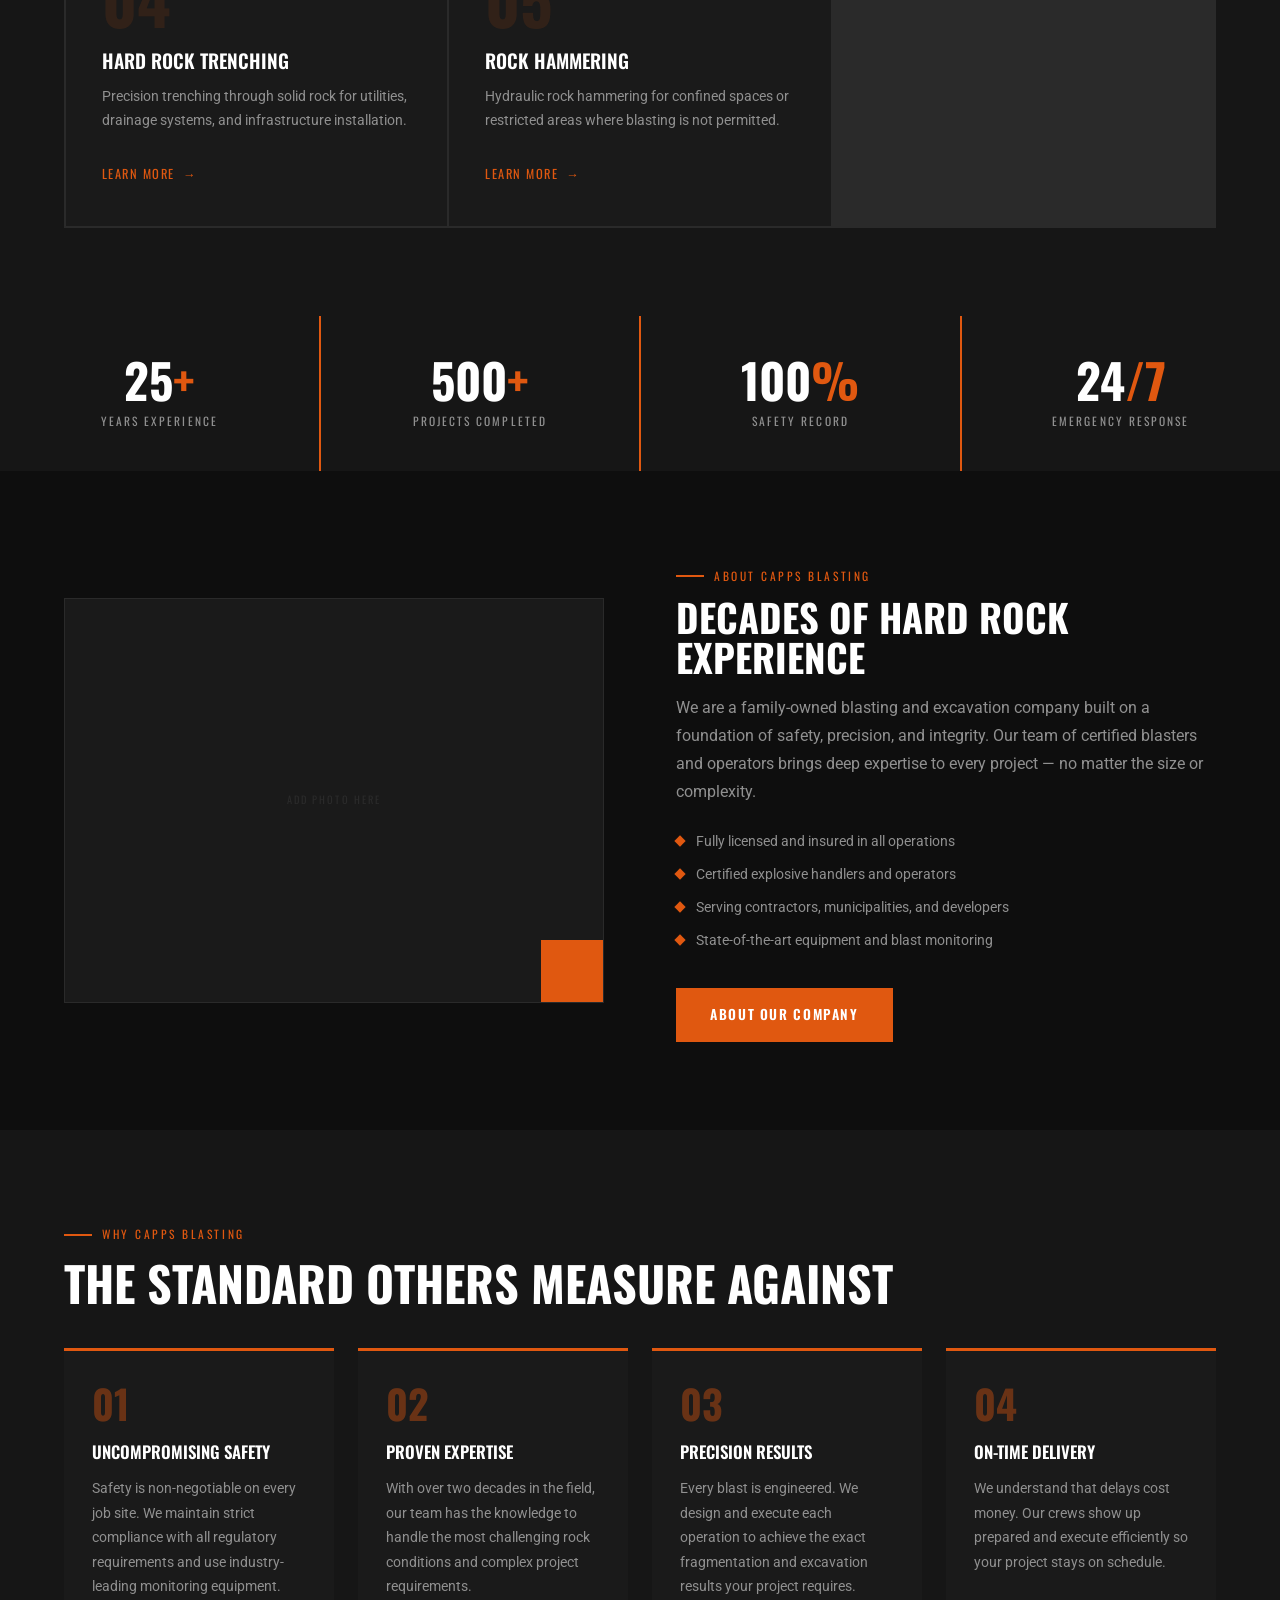
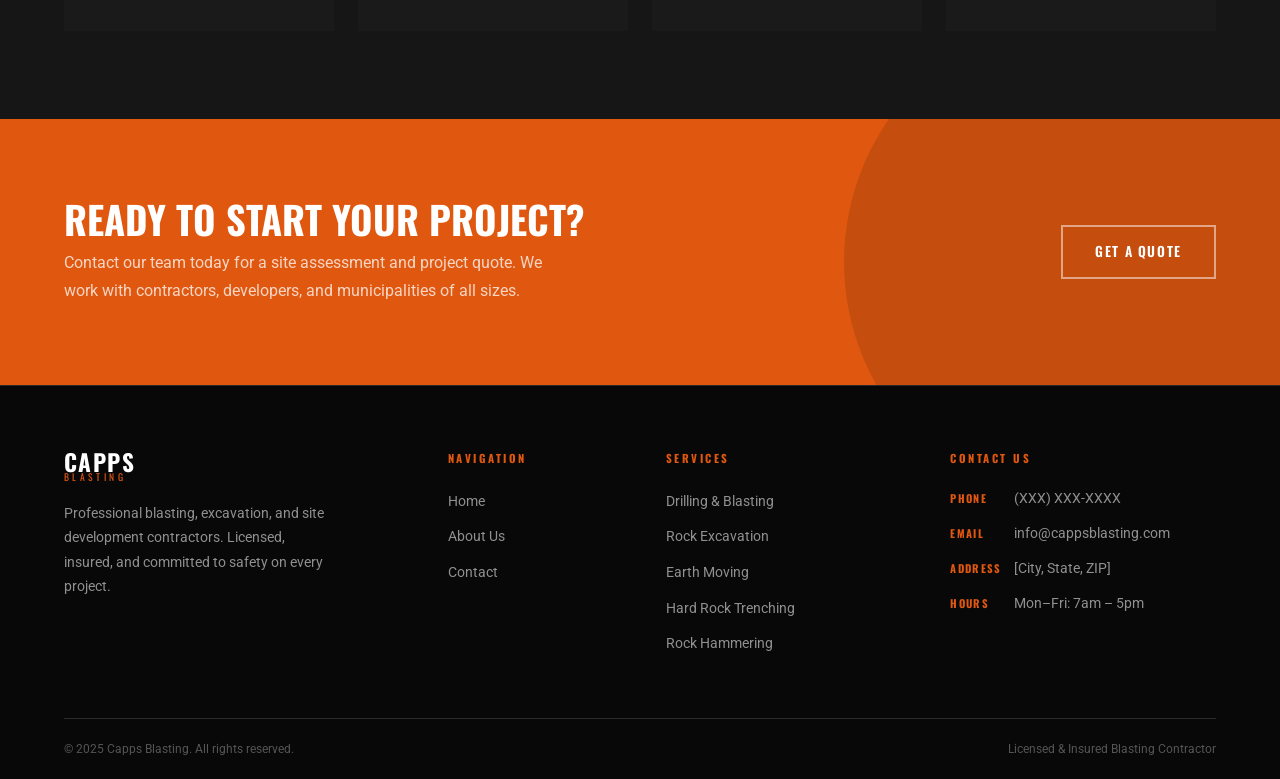
==== commit c444e8cd: "Initial commit — Capps Blasting website Homepage, About page, and 5 service pages (Drilling & Blasti" ====
--- a/index.html
+++ b/index.html
@@ -28,14 +28,14 @@
           <li class="has-dropdown">
             <a href="#">Services &#9662;</a>
             <ul class="dropdown">
-              <li><a href="drilling-and-blasting/">Drilling &amp; Blasting</a></li>
-              <li><a href="rock-excavation/">Rock Excavation</a></li>
-              <li><a href="earth-moving-and-site-development/">Earth Moving &amp; Site Development</a></li>
-              <li><a href="hard-rock-trenching/">Hard Rock Trenching</a></li>
-              <li><a href="rock-hammering/">Rock Hammering</a></li>
+              <li><a href="drilling-and-blasting.html">Drilling &amp; Blasting</a></li>
+              <li><a href="rock-excavation.html">Rock Excavation</a></li>
+              <li><a href="earth-moving-and-site-development.html">Earth Moving &amp; Site Development</a></li>
+              <li><a href="hard-rock-trenching.html">Hard Rock Trenching</a></li>
+              <li><a href="rock-hammering.html">Rock Hammering</a></li>
             </ul>
           </li>
-          <li><a href="about/">About</a></li>
+          <li><a href="about.html">About</a></li>
           <li><a href="#contact" class="nav-cta">Contact Us</a></li>
         </ul>
       </nav>
@@ -49,7 +49,7 @@
       <div class="container">
         <div class="hero-inner">
           <p class="hero-eyebrow">Licensed &amp; Insured Blasting Contractors</p>
-          <h1 class="hero-title">We Dig <span>Hard Rock</span> 🤘</h1>
+          <h1 class="hero-title">Built Tough.<br><span>Blasted</span> Strong.</h1>
           <p class="hero-subtitle">Expert drilling, blasting, and excavation services for construction, mining, and site development projects. Precision on every job.</p>
           <div class="hero-actions">
             <a href="#services" class="btn btn--primary">Explore Our Services</a>
@@ -73,35 +73,35 @@
             <div class="service-card-num">01</div>
             <h3 class="service-card-title">Drilling &amp; Blasting</h3>
             <p class="service-card-text">Precision drilling patterns and controlled blasting for efficient, safe rock fragmentation on any scale.</p>
-            <a href="drilling-and-blasting/" class="service-card-link">Learn More</a>
+            <a href="drilling-and-blasting.html" class="service-card-link">Learn More</a>
           </div>
 
           <div class="service-card">
             <div class="service-card-num">02</div>
             <h3 class="service-card-title">Rock Excavation</h3>
             <p class="service-card-text">Systematic rock removal to create foundations, road cuts, building pads, and more — done right the first time.</p>
-            <a href="rock-excavation/" class="service-card-link">Learn More</a>
+            <a href="rock-excavation.html" class="service-card-link">Learn More</a>
           </div>
 
           <div class="service-card">
             <div class="service-card-num">03</div>
             <h3 class="service-card-title">Earth Moving &amp; Site Development</h3>
             <p class="service-card-text">Large-scale grading, cut and fill operations, and full site preparation for residential, commercial, and industrial projects.</p>
-            <a href="earth-moving-and-site-development/" class="service-card-link">Learn More</a>
+            <a href="earth-moving-and-site-development.html" class="service-card-link">Learn More</a>
           </div>
 
           <div class="service-card">
             <div class="service-card-num">04</div>
             <h3 class="service-card-title">Hard Rock Trenching</h3>
             <p class="service-card-text">Precision trenching through solid rock for utilities, drainage systems, and infrastructure installation.</p>
-            <a href="hard-rock-trenching/" class="service-card-link">Learn More</a>
+            <a href="hard-rock-trenching.html" class="service-card-link">Learn More</a>
           </div>
 
           <div class="service-card">
             <div class="service-card-num">05</div>
             <h3 class="service-card-title">Rock Hammering</h3>
             <p class="service-card-text">Hydraulic rock hammering for confined spaces or restricted areas where blasting is not permitted.</p>
-            <a href="rock-hammering/" class="service-card-link">Learn More</a>
+            <a href="rock-hammering.html" class="service-card-link">Learn More</a>
           </div>
 
         </div>
@@ -146,7 +146,7 @@
               <li>Serving contractors, municipalities, and developers</li>
               <li>State-of-the-art equipment and blast monitoring</li>
             </ul>
-            <a href="about/" class="btn btn--primary">About Our Company</a>
+            <a href="about.html" class="btn btn--primary">About Our Company</a>
           </div>
         </div>
       </div>
@@ -215,18 +215,18 @@
           <h4 class="footer-col-title">Navigation</h4>
           <ul>
             <li><a href="index.html">Home</a></li>
-            <li><a href="about/">About Us</a></li>
+            <li><a href="about.html">About Us</a></li>
             <li><a href="#contact">Contact</a></li>
           </ul>
         </div>
         <div class="footer-col">
           <h4 class="footer-col-title">Services</h4>
           <ul>
-            <li><a href="drilling-and-blasting/">Drilling &amp; Blasting</a></li>
-            <li><a href="rock-excavation/">Rock Excavation</a></li>
-            <li><a href="earth-moving-and-site-development/">Earth Moving</a></li>
-            <li><a href="hard-rock-trenching/">Hard Rock Trenching</a></li>
-            <li><a href="rock-hammering/">Rock Hammering</a></li>
+            <li><a href="drilling-and-blasting.html">Drilling &amp; Blasting</a></li>
+            <li><a href="rock-excavation.html">Rock Excavation</a></li>
+            <li><a href="earth-moving-and-site-development.html">Earth Moving</a></li>
+            <li><a href="hard-rock-trenching.html">Hard Rock Trenching</a></li>
+            <li><a href="rock-hammering.html">Rock Hammering</a></li>
           </ul>
         </div>
         <div class="footer-col">
--- a/css/style.css
+++ b/css/style.css
@@ -266,16 +266,20 @@
   display: flex;
   align-items: center;
   padding-top: var(--header-h);
-  background: url('../images/home/home-header.jpg') center center / cover no-repeat;
+  background: var(--bg);
   position: relative;
   overflow: hidden;
 }
-/* Dark overlay for text readability */
+/* Diagonal texture */
 .hero::before {
   content: '';
   position: absolute;
   inset: 0;
-  background: rgba(0, 0, 0, 0.62);
+  background-image: repeating-linear-gradient(
+    -55deg,
+    transparent 0, transparent 38px,
+    rgba(224,88,16,0.025) 38px, rgba(224,88,16,0.025) 39px
+  );
   pointer-events: none;
 }
 /* Orange radial glow */
@@ -284,7 +288,7 @@
   position: absolute;
   top: -80px; right: -80px;
   width: 700px; height: 700px;
-  background: radial-gradient(circle, rgba(224,88,16,0.18) 0%, transparent 65%);
+  background: radial-gradient(circle, rgba(224,88,16,0.10) 0%, transparent 65%);
   pointer-events: none;
 }
 .hero-inner {
@@ -324,7 +328,7 @@
 
 .hero-subtitle {
   font-size: 1.05rem;
-  color: var(--white);
+  color: var(--text-muted);
   max-width: 480px;
   line-height: 1.8;
   margin-bottom: 44px;
@@ -463,13 +467,6 @@
   transition: gap var(--ease);
 }
 .service-card-link::after { content: '\2192'; }
-/* Stretch link to cover the full card */
-.service-card-link::before {
-  content: '';
-  position: absolute;
-  inset: 0;
-  z-index: 1;
-}
 .service-card:hover .service-card-link { gap: 14px; }
 
 /* ── STATS ROW ─────────────────────────────────────────────── */
